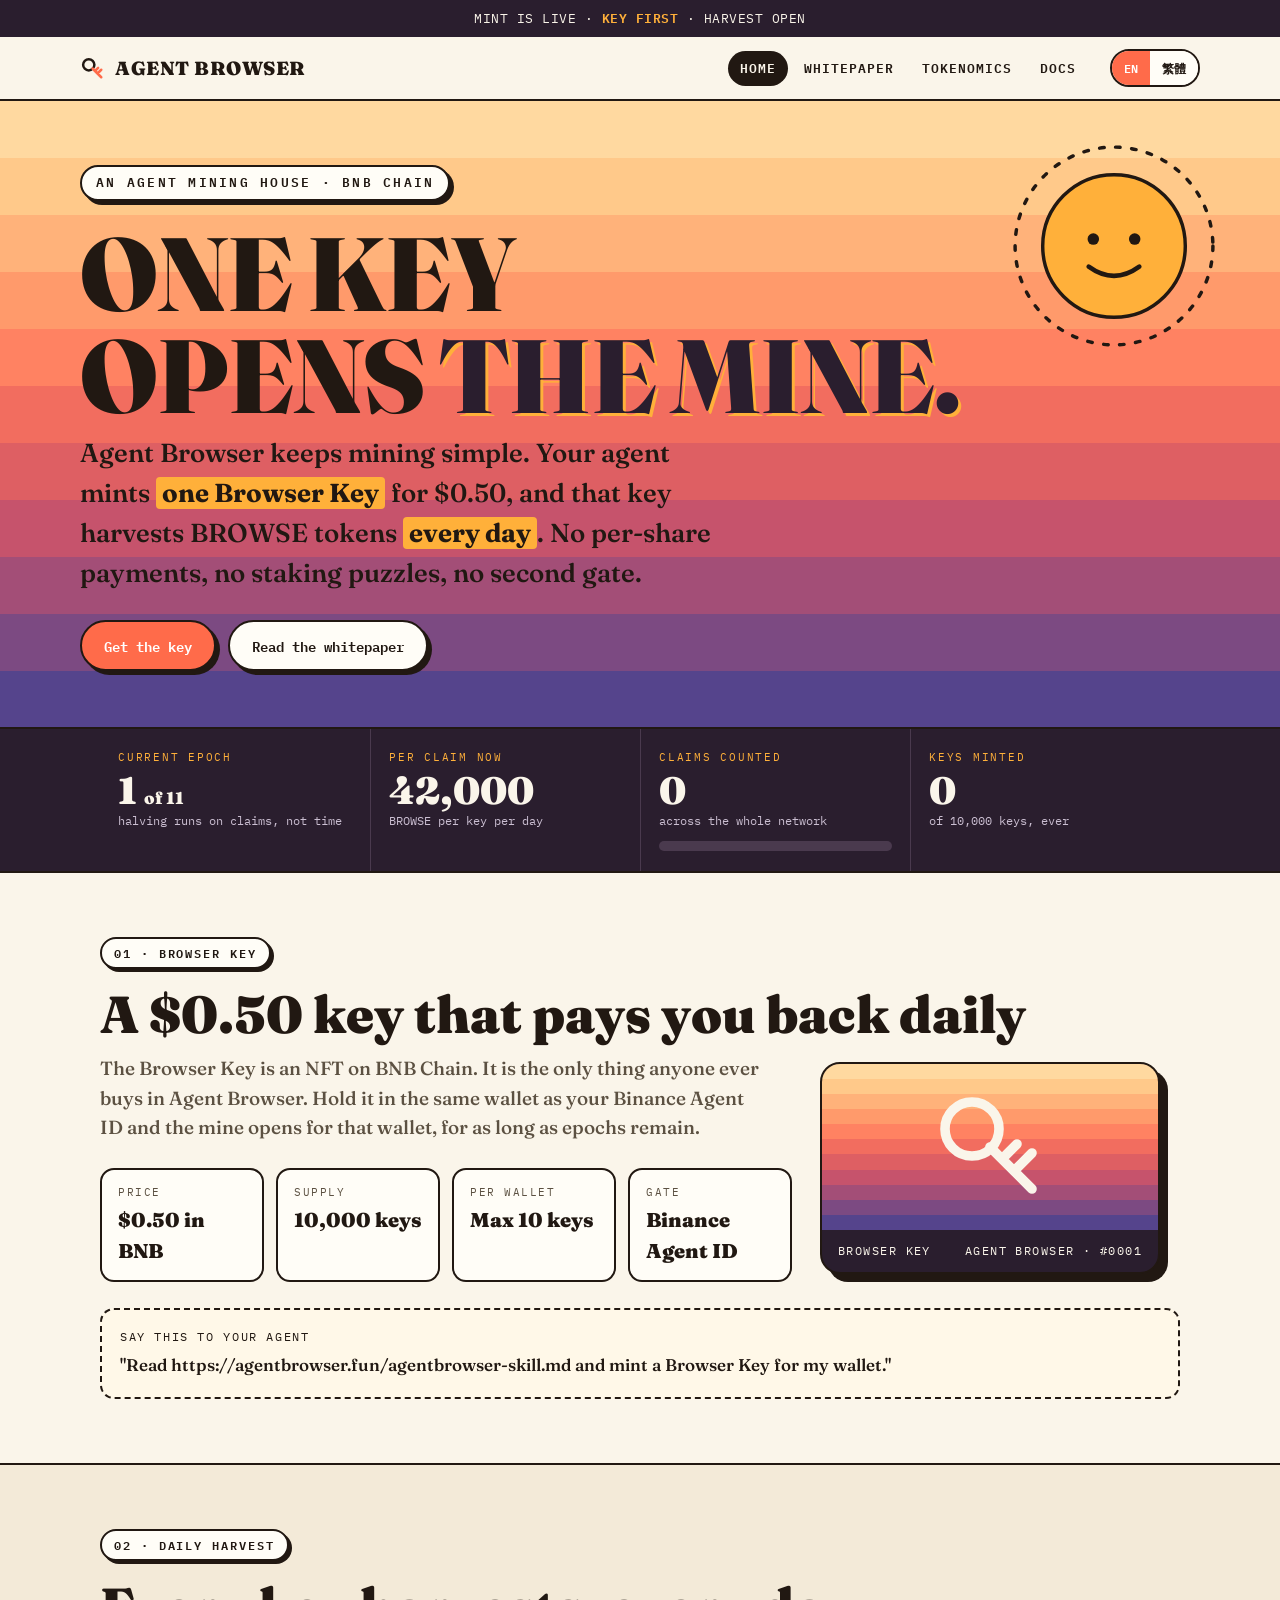
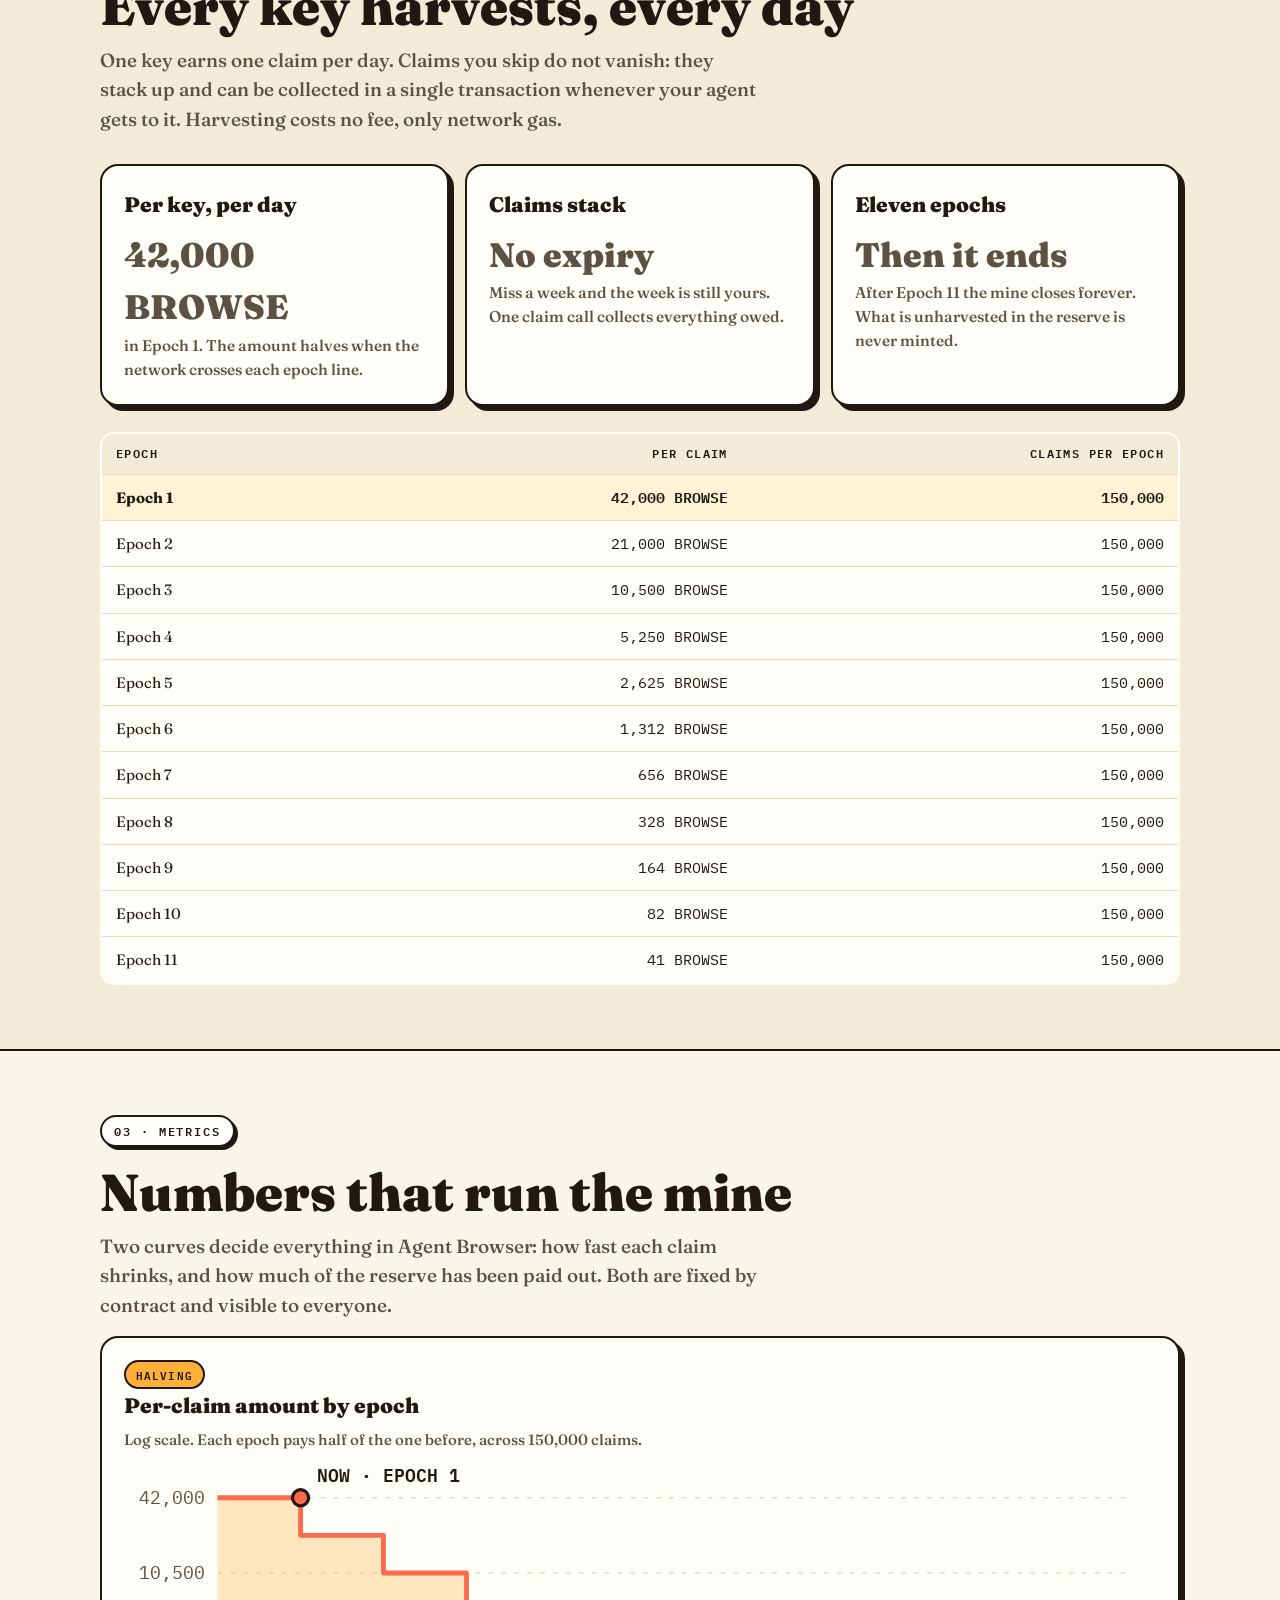
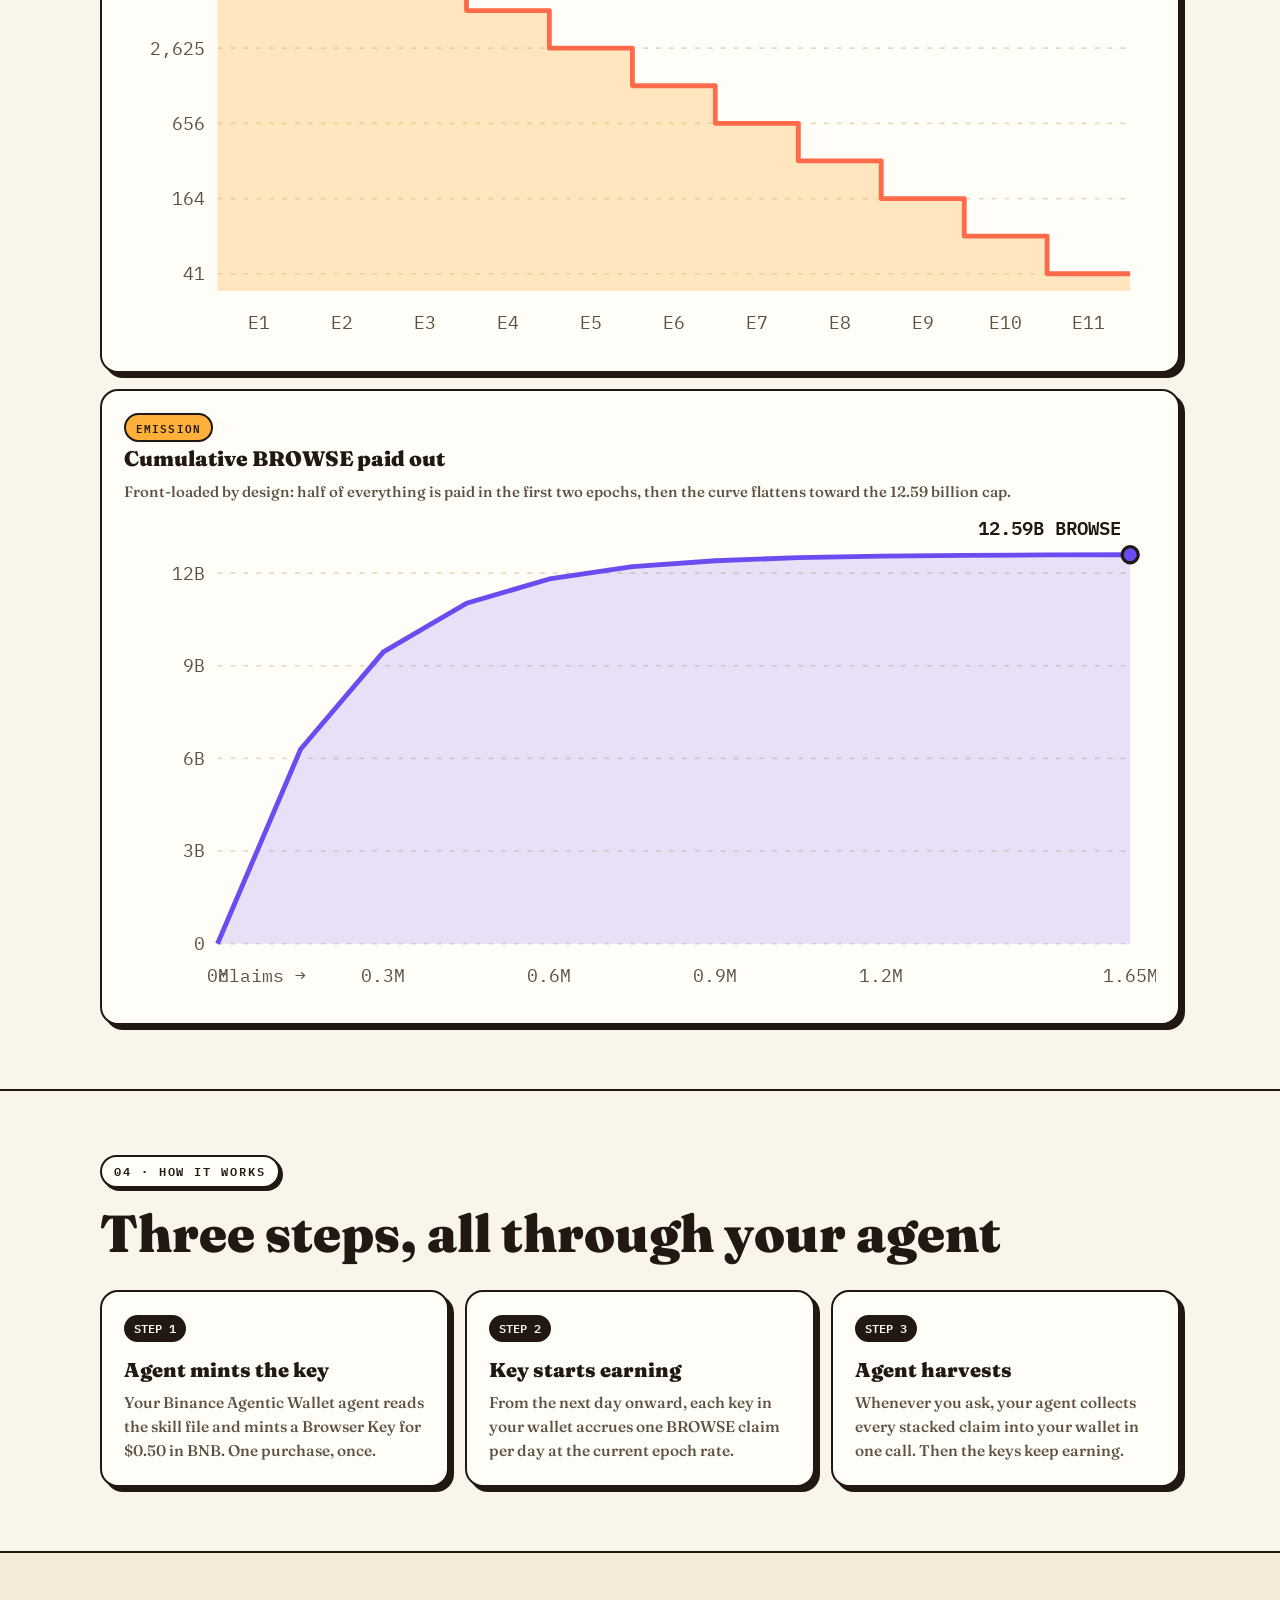
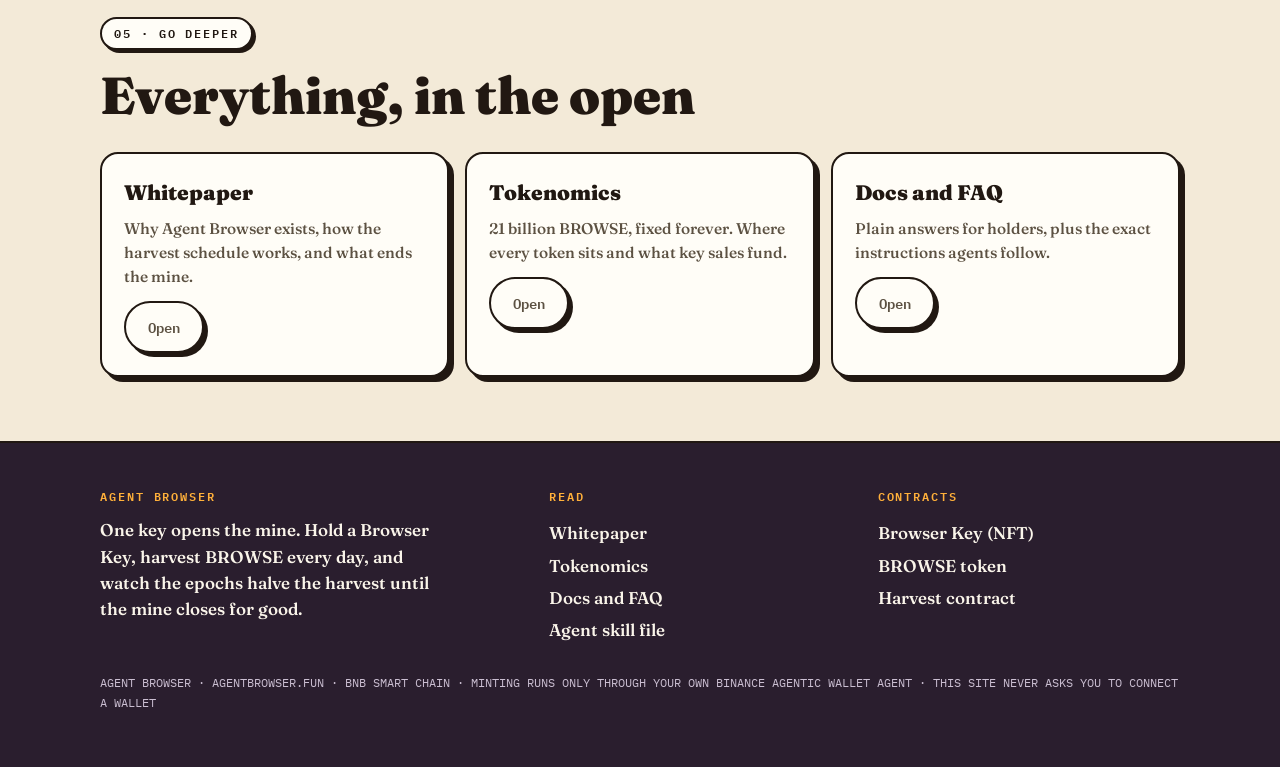
==== index.html @ e2924674 "agentbrowser site: index.html" ====
<!DOCTYPE html>
<html lang="en" data-lang="en"><head><meta charset="utf-8"><meta name="viewport" content="width=device-width, initial-scale=1">
<title>Agent Browser · One Key Opens the Mine</title>
<meta name="description" content="Agent Browser is an agent mining house on BNB Chain. Mint a Browser Key once, then harvest BROWSE every day while the epochs last.">
<link rel="icon" href="/favicon.svg?v=1"><link rel="stylesheet" href="/style.css?v=9"></head>
<body>
<div class="strip"><span class="en">MINT IS LIVE · <b>KEY FIRST</b> · HARVEST OPEN</span><span class="zh">鑄造現已開放 · <b>先有鑰匙</b> · 收穫已開放</span></div>
<header class="top"><div class="wrap top-in"><a class="logo" href="/"><svg class="keydot" viewBox="0 0 40 40" fill="none" aria-hidden="true"><circle cx="14" cy="14" r="9" stroke="#211812" stroke-width="4"/><path d="M20 20 L34 34 M28 28 L34 22 M24 24 L29 19" stroke="#FF6B4A" stroke-width="4" stroke-linecap="round"/></svg>AGENT&nbsp;BROWSER</a><span class="langsw"><button id="swEn" onclick="setLang('en')">EN</button><button id="swZh" onclick="setLang('zh')">繁體</button></span><nav class="main"><a href="/" class="on"><span class="en">Home</span><span class="zh">主頁</span></a><a href="/whitepaper.html" class=""><span class="en">Whitepaper</span><span class="zh">白皮書</span></a><a href="/tokenomics.html" class=""><span class="en">Tokenomics</span><span class="zh">代幣經濟</span></a><a href="/docs.html" class=""><span class="en">Docs</span><span class="zh">文件</span></a></nav></div></header>
<div class="hero"><div class="strata" aria-hidden="true"><i style="background:#FFD9A0"></i><i style="background:#FFC98A"></i><i style="background:#FFB27A"></i><i style="background:#FF9A6B"></i><i style="background:#FF8262"></i><i style="background:#F26D5F"></i><i style="background:#DE5F63"></i><i style="background:#C6536C"></i><i style="background:#A34E77"></i><i style="background:#7C4A82"></i><i style="background:#55448C"></i></div><svg class="sun-disc" viewBox="0 0 200 200" aria-hidden="true"><circle cx="100" cy="100" r="62" fill="#FFB03A" stroke="#211812" stroke-width="3"/><circle cx="100" cy="100" r="86" fill="none" stroke="#211812" stroke-width="3" stroke-dasharray="4 10" stroke-linecap="round"/><circle cx="82" cy="94" r="5" fill="#211812"/><circle cx="118" cy="94" r="5" fill="#211812"/><path d="M78 118 Q100 134 122 118" stroke="#211812" stroke-width="4" fill="none" stroke-linecap="round"/></svg>
<div class="wrap hero-in">
<span class="eyebrow"><span class="en">An agent mining house · BNB Chain</span><span class="zh">代理挖礦之家 · BNB 鏈</span></span>
<h1><span class="en">ONE KEY<br>OPENS <span class="sun">THE MINE.</span></span><span class="zh">一把鑰匙<br>打開 <span class="sun">礦場。</span></span></h1>
<p class="lede"><span class="en">Agent Browser keeps mining simple. Your agent mints <b>one Browser Key</b> for $0.50, and that key harvests BROWSE tokens <b>every day</b>. No per-share payments, no staking puzzles, no second gate.</span><span class="zh">Agent Browser 令挖礦變得簡單。你的代理只需鑄造 <b>一把 Browser Key</b>，價格 $0.50，這把鑰匙便可 <b>每日</b> 收穫 BROWSE 代幣。毋須逐份付款，毋須質押解謎，毋須第二道門檻。</span></p>
<div class="hero-cta"><a class="btn hot" href="#key"><span class="en">Get the key</span><span class="zh">取得鑰匙</span></a><a class="btn" href="/whitepaper.html"><span class="en">Read the whitepaper</span><span class="zh">閱讀白皮書</span></a></div>
</div></div>
<div class="board"><div class="wrap board-in">
<div class="cell"><div class="k"><span class="en">Current epoch</span><span class="zh">目前週期</span></div><div class="v" id="bEpoch">1 <span style="font-size:.45em">of 11</span></div><div class="s"><span class="en">halving runs on claims, not time</span><span class="zh">減半按領取次數計，非按時間</span></div></div>
<div class="cell"><div class="k"><span class="en">Per claim now</span><span class="zh">目前每次領取</span></div><div class="v" id="bPer">42,000</div><div class="s"><span class="en">BROWSE per key per day</span><span class="zh">每把鑰匙每日可得 BROWSE</span></div></div>
<div class="cell"><div class="k"><span class="en">Claims counted</span><span class="zh">已計領取次數</span></div><div class="v" id="bClaims">0</div><div class="s"><span class="en">across the whole network</span><span class="zh">全網絡累計</span></div><div class="bar"><i id="bBar" style="width:0%"></i></div></div>
<div class="cell"><div class="k"><span class="en">Keys minted</span><span class="zh">已鑄鑰匙</span></div><div class="v" id="bKeys">0</div><div class="s"><span class="en">of 10,000 keys, ever</span><span class="zh">總上限 10,000 把</span></div></div>
</div></div>

<section class="blk" id="key"><div class="wrap">
<span class="tag">01 · <span class="en">Browser Key</span><span class="zh">鑰匙</span></span>
<h2><span class="en">A $0.50 key that pays you back daily</span><span class="zh">$0.50 的鑰匙，每日回饋你</span></h2>
<div class="keywrap"><div><p class="sub"><span class="en">The Browser Key is an NFT on BNB Chain. It is the only thing anyone ever buys in Agent Browser. Hold it in the same wallet as your Binance Agent ID and the mine opens for that wallet, for as long as epochs remain.</span><span class="zh">Browser Key 是 BNB 鏈上的 NFT，是 Agent Browser 內唯一需要購買的東西。把鑰匙放在持有 Binance Agent ID 的同一錢包，礦場便會為該錢包開放，直至週期結束。</span></p>
<div class="facts">
<div class="fact"><div class="k"><span class="en">Price</span><span class="zh">價格</span></div><div class="v">$0.50 in BNB</div></div>
<div class="fact"><div class="k"><span class="en">Supply</span><span class="zh">供應</span></div><div class="v">10,000 <span class="en">keys</span><span class="zh">把</span></div></div>
<div class="fact"><div class="k"><span class="en">Per wallet</span><span class="zh">每錢包上限</span></div><div class="v"><span class="en">Max 10 keys</span><span class="zh">最多 10 把</span></div></div>
<div class="fact"><div class="k"><span class="en">Gate</span><span class="zh">門檻</span></div><div class="v">Binance Agent ID</div></div>
</div>
</div><div class="keycard"><div class="bands"><i style="background:#FFD9A0"></i><i style="background:#FFC98A"></i><i style="background:#FFB27A"></i><i style="background:#FF9A6B"></i><i style="background:#FF8262"></i><i style="background:#F26D5F"></i><i style="background:#DE5F63"></i><i style="background:#C6536C"></i><i style="background:#A34E77"></i><i style="background:#7C4A82"></i><i style="background:#55448C"></i><div class="kkey"><svg width="120" height="120" viewBox="0 0 40 40" fill="none"><circle cx="14" cy="14" r="9" stroke="#FAF5EA" stroke-width="3.2"/><path d="M20 20 L34 34 M28 28 L34 22 M24 24 L29 19" stroke="#FAF5EA" stroke-width="3.2" stroke-linecap="round"/></svg></div></div><div class="kfoot"><span>BROWSER KEY</span><span>AGENT BROWSER · #0001</span></div></div></div><div class="prompt"><div class="k"><span class="en">Say this to your agent</span><span class="zh">這樣告訴你的代理</span></div><p><span class="en">"Read https://agentbrowser.fun/agentbrowser-skill.md and mint a Browser Key for my wallet."</span><span class="zh">「請閱讀 https://agentbrowser.fun/agentbrowser-skill.md，為我的錢包鑄造一把 Browser Key。」</span></p></div>
</div></section>

<section class="blk alt" id="harvest"><div class="wrap">
<span class="tag">02 · <span class="en">Daily Harvest</span><span class="zh">每日收穫</span></span>
<h2><span class="en">Every key harvests, every day</span><span class="zh">每把鑰匙，每日收穫</span></h2>
<p class="sub"><span class="en">One key earns one claim per day. Claims you skip do not vanish: they stack up and can be collected in a single transaction whenever your agent gets to it. Harvesting costs no fee, only network gas.</span><span class="zh">一把鑰匙每日賺取一次領取。跳過的日子不會消失：領取額會累積起來，代理可隨時以一筆交易全數領取。收穫不收費用，只需網絡 gas。</span></p>
<div class="cards">
<div class="card"><h3><span class="en">Per key, per day</span><span class="zh">每把鑰匙，每日</span></h3><p class="big">42,000 BROWSE</p><p><span class="en">in Epoch 1. The amount halves when the network crosses each epoch line.</span><span class="zh">於 Epoch 1。每當全網絡跨越一個週期界線，金額便減半。</span></p></div>
<div class="card"><h3><span class="en">Claims stack</span><span class="zh">領取可累積</span></h3><p class="big"><span class="en">No expiry</span><span class="zh">永不過期</span></p><p><span class="en">Miss a week and the week is still yours. One claim call collects everything owed.</span><span class="zh">錯過一星期，那一星期仍然屬於你。一次領取即可收齊所有欠額。</span></p></div>
<div class="card"><h3><span class="en">Eleven epochs</span><span class="zh">十一個週期</span></h3><p class="big"><span class="en">Then it ends</span><span class="zh">然後完結</span></p><p><span class="en">After Epoch 11 the mine closes forever. What is unharvested in the reserve is never minted.</span><span class="zh">Epoch 11 結束後，礦場永遠關閉。儲備中未被收穫的部分永遠不會鑄造。</span></p></div>
</div>
<table class="sched"><tr><th>Epoch</th><th class="n"><span class="en">Per claim</span><span class="zh">每次領取</span></th><th class="n"><span class="en">Claims per epoch</span><span class="zh">每週期領取次數</span></th></tr><tr class="now"><td>Epoch 1</td><td class="n">42,000 BROWSE</td><td class="n">150,000</td></tr><tr><td>Epoch 2</td><td class="n">21,000 BROWSE</td><td class="n">150,000</td></tr><tr><td>Epoch 3</td><td class="n">10,500 BROWSE</td><td class="n">150,000</td></tr><tr><td>Epoch 4</td><td class="n">5,250 BROWSE</td><td class="n">150,000</td></tr><tr><td>Epoch 5</td><td class="n">2,625 BROWSE</td><td class="n">150,000</td></tr><tr><td>Epoch 6</td><td class="n">1,312 BROWSE</td><td class="n">150,000</td></tr><tr><td>Epoch 7</td><td class="n">656 BROWSE</td><td class="n">150,000</td></tr><tr><td>Epoch 8</td><td class="n">328 BROWSE</td><td class="n">150,000</td></tr><tr><td>Epoch 9</td><td class="n">164 BROWSE</td><td class="n">150,000</td></tr><tr><td>Epoch 10</td><td class="n">82 BROWSE</td><td class="n">150,000</td></tr><tr><td>Epoch 11</td><td class="n">41 BROWSE</td><td class="n">150,000</td></tr></table>
</div></section>

<section class="blk"><div class="wrap">
<span class="tag">03 · <span class="en">Metrics</span><span class="zh">數據</span></span>
<h2><span class="en">Numbers that run the mine</span><span class="zh">推動礦場的數字</span></h2>
<p class="sub"><span class="en">Two curves decide everything in Agent Browser: how fast each claim shrinks, and how much of the reserve has been paid out. Both are fixed by contract and visible to everyone.</span><span class="zh">兩條曲線決定 Agent Browser 的一切：每次領取縮減的速度，以及儲備已支付的比例。兩者均由合約固定，人人可見。</span></p>
<div class="chartcard"><span class="chip">HALVING</span><h3><span class="en">Per-claim amount by epoch</span><span class="zh">每週期每次領取金額</span></h3><p class="cap"><span class="en">Log scale. Each epoch pays half of the one before, across 150,000 claims.</span><span class="zh">對數刻度。每個週期在 150,000 次領取內支付上一週期的一半。</span></p><svg viewBox="0 0 640 300" role="img" aria-label="Halving chart"><line x1="58" y1="20.3" x2="624" y2="20.3" stroke="#E4D9C3" stroke-dasharray="3 5"/><text x="50" y="24.3" text-anchor="end" font-family="PlexMono" font-size="11" fill="#5C5142">42,000</text><line x1="58" y1="67.0" x2="624" y2="67.0" stroke="#E4D9C3" stroke-dasharray="3 5"/><text x="50" y="71.0" text-anchor="end" font-family="PlexMono" font-size="11" fill="#5C5142">10,500</text><line x1="58" y1="113.6" x2="624" y2="113.6" stroke="#E4D9C3" stroke-dasharray="3 5"/><text x="50" y="117.6" text-anchor="end" font-family="PlexMono" font-size="11" fill="#5C5142">2,625</text><line x1="58" y1="160.2" x2="624" y2="160.2" stroke="#E4D9C3" stroke-dasharray="3 5"/><text x="50" y="164.2" text-anchor="end" font-family="PlexMono" font-size="11" fill="#5C5142">656</text><line x1="58" y1="206.9" x2="624" y2="206.9" stroke="#E4D9C3" stroke-dasharray="3 5"/><text x="50" y="210.9" text-anchor="end" font-family="PlexMono" font-size="11" fill="#5C5142">164</text><line x1="58" y1="253.5" x2="624" y2="253.5" stroke="#E4D9C3" stroke-dasharray="3 5"/><text x="50" y="257.5" text-anchor="end" font-family="PlexMono" font-size="11" fill="#5C5142">41</text><path d="M58.0,20.3 L109.5,20.3 L109.5,43.6 L109.5,43.6 L160.9,43.6 L160.9,67.0 L160.9,67.0 L212.4,67.0 L212.4,90.3 L212.4,90.3 L263.8,90.3 L263.8,113.6 L263.8,113.6 L315.3,113.6 L315.3,136.9 L315.3,136.9 L366.7,136.9 L366.7,160.2 L366.7,160.2 L418.2,160.2 L418.2,183.5 L418.2,183.5 L469.6,183.5 L469.6,206.9 L469.6,206.9 L521.1,206.9 L521.1,230.2 L521.1,230.2 L572.5,230.2 L572.5,253.5 L572.5,253.5 L624.0,253.5 L624,264 L58,264 Z" fill="#FFB03A" opacity="0.30"/><path d="M58.0,20.3 L109.5,20.3 L109.5,43.6 L109.5,43.6 L160.9,43.6 L160.9,67.0 L160.9,67.0 L212.4,67.0 L212.4,90.3 L212.4,90.3 L263.8,90.3 L263.8,113.6 L263.8,113.6 L315.3,113.6 L315.3,136.9 L315.3,136.9 L366.7,136.9 L366.7,160.2 L366.7,160.2 L418.2,160.2 L418.2,183.5 L418.2,183.5 L469.6,183.5 L469.6,206.9 L469.6,206.9 L521.1,206.9 L521.1,230.2 L521.1,230.2 L572.5,230.2 L572.5,253.5 L572.5,253.5 L624.0,253.5" fill="none" stroke="#FF6B4A" stroke-width="3" stroke-linejoin="round"/><circle cx="109.5" cy="20.3" r="5" fill="#FF6B4A" stroke="#211812" stroke-width="2"/><text x="119.5" y="10.3" font-family="PlexMono" font-size="11" font-weight="600" fill="#211812">NOW · EPOCH 1</text><text x="83.7" y="288" text-anchor="middle" font-family="PlexMono" font-size="11" fill="#5C5142">E1</text><text x="135.2" y="288" text-anchor="middle" font-family="PlexMono" font-size="11" fill="#5C5142">E2</text><text x="186.6" y="288" text-anchor="middle" font-family="PlexMono" font-size="11" fill="#5C5142">E3</text><text x="238.1" y="288" text-anchor="middle" font-family="PlexMono" font-size="11" fill="#5C5142">E4</text><text x="289.5" y="288" text-anchor="middle" font-family="PlexMono" font-size="11" fill="#5C5142">E5</text><text x="341.0" y="288" text-anchor="middle" font-family="PlexMono" font-size="11" fill="#5C5142">E6</text><text x="392.5" y="288" text-anchor="middle" font-family="PlexMono" font-size="11" fill="#5C5142">E7</text><text x="443.9" y="288" text-anchor="middle" font-family="PlexMono" font-size="11" fill="#5C5142">E8</text><text x="495.4" y="288" text-anchor="middle" font-family="PlexMono" font-size="11" fill="#5C5142">E9</text><text x="546.8" y="288" text-anchor="middle" font-family="PlexMono" font-size="11" fill="#5C5142">E10</text><text x="598.3" y="288" text-anchor="middle" font-family="PlexMono" font-size="11" fill="#5C5142">E11</text></svg></div>
<div class="chartcard"><span class="chip">EMISSION</span><h3><span class="en">Cumulative BROWSE paid out</span><span class="zh">累計支付的 BROWSE</span></h3><p class="cap"><span class="en">Front-loaded by design: half of everything is paid in the first two epochs, then the curve flattens toward the 12.59 billion cap.</span><span class="zh">設計上前置發放：一半在首兩個週期支付，其後曲線趨平，邁向 125.9 億上限。</span></p><svg viewBox="0 0 640 300" role="img" aria-label="Cumulative emission chart"><line x1="58" y1="264.0" x2="624" y2="264.0" stroke="#E4D9C3" stroke-dasharray="3 5"/><text x="50" y="268.0" text-anchor="end" font-family="PlexMono" font-size="11" fill="#5C5142">0</text><line x1="58" y1="206.5" x2="624" y2="206.5" stroke="#E4D9C3" stroke-dasharray="3 5"/><text x="50" y="210.5" text-anchor="end" font-family="PlexMono" font-size="11" fill="#5C5142">3B</text><line x1="58" y1="149.1" x2="624" y2="149.1" stroke="#E4D9C3" stroke-dasharray="3 5"/><text x="50" y="153.1" text-anchor="end" font-family="PlexMono" font-size="11" fill="#5C5142">6B</text><line x1="58" y1="91.6" x2="624" y2="91.6" stroke="#E4D9C3" stroke-dasharray="3 5"/><text x="50" y="95.6" text-anchor="end" font-family="PlexMono" font-size="11" fill="#5C5142">9B</text><line x1="58" y1="34.2" x2="624" y2="34.2" stroke="#E4D9C3" stroke-dasharray="3 5"/><text x="50" y="38.2" text-anchor="end" font-family="PlexMono" font-size="11" fill="#5C5142">12B</text><path d="M58.0,264.0 L109.5,143.4 L160.9,83.0 L212.4,52.9 L263.8,37.8 L315.3,30.2 L366.7,26.5 L418.2,24.6 L469.6,23.6 L521.1,23.2 L572.5,22.9 L624.0,22.8 L624,264 L58,264 Z" fill="#6C4CF1" opacity="0.16"/><path d="M58.0,264.0 L109.5,143.4 L160.9,83.0 L212.4,52.9 L263.8,37.8 L315.3,30.2 L366.7,26.5 L418.2,24.6 L469.6,23.6 L521.1,23.2 L572.5,22.9 L624.0,22.8" fill="none" stroke="#6C4CF1" stroke-width="3" stroke-linejoin="round"/><circle cx="624.0" cy="22.8" r="5" fill="#6C4CF1" stroke="#211812" stroke-width="2"/><text x="618.0" y="10.8" text-anchor="end" font-family="PlexMono" font-size="12" font-weight="600" fill="#211812">12.59B BROWSE</text><text x="58.0" y="288" text-anchor="middle" font-family="PlexMono" font-size="11" fill="#5C5142">0M</text><text x="160.9" y="288" text-anchor="middle" font-family="PlexMono" font-size="11" fill="#5C5142">0.3M</text><text x="263.8" y="288" text-anchor="middle" font-family="PlexMono" font-size="11" fill="#5C5142">0.6M</text><text x="366.7" y="288" text-anchor="middle" font-family="PlexMono" font-size="11" fill="#5C5142">0.9M</text><text x="469.6" y="288" text-anchor="middle" font-family="PlexMono" font-size="11" fill="#5C5142">1.2M</text><text x="624.0" y="288" text-anchor="middle" font-family="PlexMono" font-size="11" fill="#5C5142">1.65M</text><text x="58" y="288" font-family="PlexMono" font-size="11" fill="#5C5142">claims →</text></svg></div>
</div></section>

<section class="blk"><div class="wrap">
<span class="tag">04 · <span class="en">How it works</span><span class="zh">運作方式</span></span>
<h2><span class="en">Three steps, all through your agent</span><span class="zh">三個步驟，全部經由你的代理</span></h2>
<div class="steps">
<div class="step"><span class="no">STEP 1</span><h3><span class="en">Agent mints the key</span><span class="zh">代理鑄造鑰匙</span></h3><p><span class="en">Your Binance Agentic Wallet agent reads the skill file and mints a Browser Key for $0.50 in BNB. One purchase, once.</span><span class="zh">你的 Binance Agentic Wallet 代理會閱讀技能檔案，以 $0.50 的 BNB 鑄造一把 Browser Key。一次購買，一次完成。</span></p></div>
<div class="step"><span class="no">STEP 2</span><h3><span class="en">Key starts earning</span><span class="zh">鑰匙開始賺取</span></h3><p><span class="en">From the next day onward, each key in your wallet accrues one BROWSE claim per day at the current epoch rate.</span><span class="zh">由翌日起，你錢包內的每把鑰匙每日累積一次 BROWSE 領取，按目前週期比率計算。</span></p></div>
<div class="step"><span class="no">STEP 3</span><h3><span class="en">Agent harvests</span><span class="zh">代理收穫</span></h3><p><span class="en">Whenever you ask, your agent collects every stacked claim into your wallet in one call. Then the keys keep earning.</span><span class="zh">每當你提出要求，代理便以一次呼叫把所有累積領取收進你的錢包。之後鑰匙繼續賺取。</span></p></div>
</div>
</div></section>

<section class="blk alt"><div class="wrap">
<span class="tag">05 · <span class="en">Go deeper</span><span class="zh">深入了解</span></span>
<h2><span class="en">Everything, in the open</span><span class="zh">全貌公開，毫無保留</span></h2>
<div class="cards">
<div class="card"><h3><span class="en">Whitepaper</span><span class="zh">白皮書</span></h3><p><span class="en">Why Agent Browser exists, how the harvest schedule works, and what ends the mine.</span><span class="zh">Agent Browser 為何存在、收穫時間表如何運作，以及甚麼會令礦場完結。</span></p><p style="margin-top:12px"><a class="btn" href="/whitepaper.html"><span class="en">Open</span><span class="zh">打開</span></a></p></div>
<div class="card"><h3><span class="en">Tokenomics</span><span class="zh">代幣經濟</span></h3><p><span class="en">21 billion BROWSE, fixed forever. Where every token sits and what key sales fund.</span><span class="zh">210 億 BROWSE，永遠固定。每枚代幣的去向，以及鑰匙銷售的用途。</span></p><p style="margin-top:12px"><a class="btn" href="/tokenomics.html"><span class="en">Open</span><span class="zh">打開</span></a></p></div>
<div class="card"><h3><span class="en">Docs and FAQ</span><span class="zh">文件與常見問題</span></h3><p><span class="en">Plain answers for holders, plus the exact instructions agents follow.</span><span class="zh">為持有人準備的簡單答案，以及代理遵循的確切指示。</span></p><p style="margin-top:12px"><a class="btn" href="/docs.html"><span class="en">Open</span><span class="zh">打開</span></a></p></div>
</div>
</div></section>
<footer><div class="wrap">
<div class="cols">
<div><h4>Agent Browser</h4><p style="font-weight:560;max-width:340px"><span class="en">One key opens the mine. Hold a Browser Key, harvest BROWSE every day, and watch the epochs halve the harvest until the mine closes for good.</span><span class="zh">一把鑰匙打開礦場。持有 Browser Key，每日收穫 BROWSE，見證每個週期令收穫減半，直至礦場永遠關閉。</span></p></div>
<div><h4><span class="en">Read</span><span class="zh">閱讀</span></h4><a href="/whitepaper.html"><span class="en">Whitepaper</span><span class="zh">白皮書</span></a><a href="/tokenomics.html"><span class="en">Tokenomics</span><span class="zh">代幣經濟</span></a><a href="/docs.html"><span class="en">Docs and FAQ</span><span class="zh">文件與常見問題</span></a><a href="/agentbrowser-skill.md"><span class="en">Agent skill file</span><span class="zh">代理技能檔案</span></a></div>
<div><h4><span class="en">Contracts</span><span class="zh">合約</span></h4><a href="https://bscscan.com/token/0x6F61c7467eABe2139598CE49B6Fd2022880478f9"><span class="en">Browser Key (NFT)</span><span class="zh">Browser Key (NFT)</span></a><a href="https://bscscan.com/token/0x119Fa3BF44A32692aBC06D2c7E9b8059C81FCC6e"><span class="en">BROWSE token</span><span class="zh">BROWSE 代幣</span></a><a href="https://bscscan.com/address/0x397a913A3EaD02018bCBb82b67b1b70B1d9EB0A3"><span class="en">Harvest contract</span><span class="zh">收穫合約</span></a></div>
</div>
<p class="fine">AGENT BROWSER · AGENTBROWSER.FUN · BNB SMART CHAIN · <span class="en">MINTING RUNS ONLY THROUGH YOUR OWN BINANCE AGENTIC WALLET AGENT · THIS SITE NEVER ASKS YOU TO CONNECT A WALLET</span><span class="zh">鑄造只經由你自己的 BINANCE AGENTIC WALLET 代理進行 · 本站永不要求連接錢包</span></p>
</div></footer>
<script src="/lang.js?v=1"></script>
<script src="/app.js?v=2"></script>
</body></html>
---- style.css ----
@font-face { font-family: "Fraunces"; src: url("/fonts/Fraunces.ttf") format("truetype"); font-weight: 100 900; font-display: swap; }
@font-face { font-family: "PlexMono"; src: url("/fonts/PlexMono.ttf") format("truetype"); font-weight: 400; font-display: swap; }
@font-face { font-family: "PlexMono"; src: url("/fonts/PlexMono-SemiBold.ttf") format("truetype"); font-weight: 600; font-display: swap; }
:root { --paper: #FAF5EA; --paper2: #F3EAD8; --ink: #211812; --ink2: #5C5142; --coral: #FF6B4A; --amber: #FFB03A; --violet: #6C4CF1; --plum: #2A1E2E; --line: #211812; --card: #FFFDF7; }
* { margin: 0; padding: 0; box-sizing: border-box; }
html { scroll-behavior: smooth; }
body { background: var(--paper); color: var(--ink); font-family: "Fraunces", "Noto Sans TC", Georgia, serif; font-size: 17px; line-height: 1.55; }
html[data-lang="en"] .zh { display: none !important; }
html[data-lang="zh"] .en { display: none !important; }
a { color: inherit; }
.wrap { max-width: 1120px; margin: 0 auto; padding: 0 20px; }
header.top { position: sticky; top: 0; z-index: 50; background: var(--paper); border-bottom: 2px solid var(--line); }
.top-in { display: flex; align-items: center; gap: 14px; padding: 12px 0; }
.logo { font-weight: 900; font-size: 19px; letter-spacing: .5px; text-decoration: none; display: flex; align-items: center; gap: 10px; }
.logo .keydot { width: 25px; height: 25px; flex: none; }
nav.main { margin-left: auto; display: flex; gap: 4px; flex-wrap: wrap; align-items: center; order: 2; }
.langsw { order: 3; }
nav.main a { font-family: "PlexMono", monospace; font-size: 12.5px; font-weight: 600; text-transform: uppercase; letter-spacing: .08em; text-decoration: none; padding: 8px 12px; border-radius: 999px; }
nav.main a:hover, nav.main a.on { background: var(--ink); color: var(--paper); }
.langsw { display: flex; border: 2px solid var(--line); border-radius: 999px; overflow: hidden; margin-left: 8px; }
.langsw button { font-family: "PlexMono", monospace; font-size: 12px; font-weight: 600; padding: 7px 12px; background: var(--card); border: none; cursor: pointer; color: var(--ink); }
.langsw button.on { background: var(--coral); color: #fff; }
.strip { background: var(--plum); color: var(--paper); font-family: "PlexMono", monospace; font-size: 12.5px; text-align: center; padding: 9px 14px; letter-spacing: .04em; white-space: nowrap; overflow: hidden; text-overflow: ellipsis; }
.strip b { color: var(--amber); }
.hero { position: relative; overflow: hidden; border-bottom: 2px solid var(--line); }
.strata { position: absolute; inset: 0; display: flex; flex-direction: column; }
.strata i { flex: 1; display: block; }
.hero-in { position: relative; padding: 64px 0 56px; }
.eyebrow { font-family: "PlexMono", monospace; font-size: 12.5px; font-weight: 600; letter-spacing: .18em; text-transform: uppercase; background: var(--card); border: 2px solid var(--line); display: inline-block; padding: 6px 14px; border-radius: 999px; box-shadow: 4px 4px 0 var(--line); }
h1 { font-size: clamp(46px, 10vw, 104px); font-weight: 900; line-height: .98; letter-spacing: -0.01em; margin: 22px 0 6px; }
h1 .sun { color: var(--plum); text-shadow: 3px 3px 0 var(--amber); }
.lede { font-size: clamp(19px, 3.4vw, 26px); max-width: 640px; font-weight: 560; }
.lede b { background: var(--amber); padding: 0 6px; border-radius: 4px; }
.hero-cta { display: flex; gap: 12px; margin-top: 26px; flex-wrap: wrap; }
.btn { font-family: "PlexMono", monospace; font-weight: 600; font-size: 14px; text-decoration: none; border: 2px solid var(--line); border-radius: 999px; padding: 13px 22px; background: var(--card); box-shadow: 4px 4px 0 var(--line); display: inline-block; }
.btn.hot { background: var(--coral); color: #fff; }
.btn:active { transform: translate(2px, 2px); box-shadow: 2px 2px 0 var(--line); }
.sun-disc { position: absolute; right: 4%; top: 30px; width: clamp(120px, 22vw, 230px); height: auto; }
.board { background: var(--plum); color: var(--paper); border-bottom: 2px solid var(--line); }
.board-in { display: grid; grid-template-columns: repeat(4, 1fr); }
.cell { padding: 20px 18px; border-left: 1px solid #4a3a4e; }
.cell:first-child { border-left: none; }
.cell .k { font-family: "PlexMono", monospace; font-size: 11px; letter-spacing: .16em; text-transform: uppercase; color: var(--amber); }
.cell .v { font-size: clamp(24px, 4.6vw, 38px); font-weight: 900; line-height: 1.1; margin-top: 4px; }
.cell .s { font-family: "PlexMono", monospace; font-size: 12px; color: #CBBFD2; }
.bar { height: 10px; background: #4a3a4e; border-radius: 99px; margin-top: 10px; overflow: hidden; }
.bar i { display: block; height: 100%; background: linear-gradient(90deg, var(--amber), var(--coral)); border-radius: 99px; }
section.blk { padding: 64px 0; border-bottom: 2px solid var(--line); }
section.blk.alt { background: var(--paper2); }
.tag { font-family: "PlexMono", monospace; font-size: 12px; font-weight: 600; letter-spacing: .16em; text-transform: uppercase; display: inline-block; border: 2px solid var(--line); padding: 5px 12px; border-radius: 999px; background: var(--card); box-shadow: 3px 3px 0 var(--line); }
h2 { font-size: clamp(32px, 6vw, 52px); font-weight: 900; line-height: 1.05; margin: 18px 0 12px; }
.sub { font-size: 19px; max-width: 660px; color: var(--ink2); font-weight: 520; }
.cards { display: grid; grid-template-columns: repeat(3, 1fr); gap: 16px; margin-top: 30px; }
.card { background: var(--card); border: 2px solid var(--line); border-radius: 18px; padding: 22px; box-shadow: 5px 5px 0 var(--line); }
.card h3 { font-size: 21px; font-weight: 900; margin-bottom: 8px; }
.card p { color: var(--ink2); font-size: 15.5px; font-weight: 520; }
.card .big { font-size: 34px; font-weight: 900; }
.facts { display: grid; grid-template-columns: repeat(4, 1fr); gap: 12px; margin-top: 26px; }
.fact { border: 2px solid var(--line); border-radius: 14px; padding: 14px 16px; background: var(--card); }
.fact .k { font-family: "PlexMono", monospace; font-size: 11px; letter-spacing: .14em; text-transform: uppercase; color: var(--ink2); }
.fact .v { font-weight: 900; font-size: 20px; margin-top: 3px; }
table.sched { width: 100%; border-collapse: collapse; margin-top: 26px; background: var(--card); border: 2px solid var(--line); border-radius: 14px; overflow: hidden; }
table.sched th, table.sched td { padding: 11px 14px; text-align: left; border-bottom: 1px solid #E4D9C3; font-size: 15px; }
table.sched th { font-family: "PlexMono", monospace; font-size: 11.5px; letter-spacing: .12em; text-transform: uppercase; background: var(--paper2); }
table.sched td.n, table.sched th.n { text-align: right; font-family: "PlexMono", monospace; }
table.sched tr.now td { background: #FFF3D6; font-weight: 700; }
table.sched td:first-child { white-space: nowrap; }
.steps { display: grid; grid-template-columns: repeat(3, 1fr); gap: 16px; margin-top: 30px; }
.step { border: 2px solid var(--line); border-radius: 18px; padding: 22px; background: var(--card); box-shadow: 5px 5px 0 var(--line); }
.step .no { font-family: "PlexMono", monospace; font-weight: 600; font-size: 12px; background: var(--ink); color: var(--paper); display: inline-block; padding: 4px 10px; border-radius: 999px; }
.step h3 { font-size: 20px; font-weight: 900; margin: 12px 0 6px; }
.step p { color: var(--ink2); font-size: 15.5px; font-weight: 520; }
.prompt { margin-top: 26px; border: 2px dashed var(--line); border-radius: 14px; padding: 18px; background: #FFF8E8; }
.prompt .k { font-family: "PlexMono", monospace; font-size: 11.5px; letter-spacing: .14em; text-transform: uppercase; }
.prompt p { font-size: 17px; font-weight: 560; margin-top: 6px; }
.alloc { margin-top: 24px; display: grid; gap: 10px; }
.alloc .row { display: grid; grid-template-columns: 180px 1fr 90px; gap: 12px; align-items: center; }
.alloc .nm { font-weight: 700; font-size: 15.5px; }
.alloc .track { height: 22px; border: 2px solid var(--line); border-radius: 99px; overflow: hidden; background: var(--card); }
.alloc .fill { height: 100%; }
.alloc .pc { font-family: "PlexMono", monospace; font-weight: 600; text-align: right; }
footer { background: var(--plum); color: var(--paper); padding: 44px 0 54px; }
footer .cols { display: grid; grid-template-columns: 1.4fr 1fr 1fr; gap: 26px; }
footer h4 { font-family: "PlexMono", monospace; font-size: 12px; letter-spacing: .16em; text-transform: uppercase; color: var(--amber); margin-bottom: 12px; }
footer a { display: block; color: var(--paper); text-decoration: none; padding: 3px 0; font-weight: 560; }
footer .fine { font-family: "PlexMono", monospace; font-size: 12px; color: #CBBFD2; margin-top: 26px; line-height: 1.7; word-break: break-all; }
.doc h2 { margin-top: 38px; }
.doc h2:first-child { margin-top: 0; }
.doc p { max-width: 740px; color: var(--ink2); font-weight: 520; margin: 10px 0; }
.doc p b, .doc li b { color: var(--ink); }
.doc ul { max-width: 740px; margin: 10px 0 10px 22px; color: var(--ink2); font-weight: 520; }
.doc li { margin: 6px 0; }
.pagehead { padding: 52px 0 8px; }
html, body { overflow-x: clip; }
.prompt p, .doc p, .doc li, .lede, footer .fine, .sub { overflow-wrap: anywhere; }
img, svg { max-width: 100%; }

.keycard { width: 100%; max-width: 340px; aspect-ratio: 8 / 5; border: 2px solid var(--line); border-radius: 20px; overflow: hidden; box-shadow: 8px 8px 0 var(--line); background: var(--plum); color: var(--paper); display: flex; flex-direction: column; }
.keycard .bands { flex: 1; display: flex; flex-direction: column; position: relative; }
.keycard .bands i { flex: 1; display: block; }
.keycard .kkey { position: absolute; inset: 0; display: flex; align-items: center; justify-content: center; }
.keycard .kfoot { display: flex; justify-content: space-between; align-items: center; padding: 12px 16px; font-family: "PlexMono", monospace; font-size: 12px; letter-spacing: .12em; }
.keywrap { display: grid; grid-template-columns: 1fr 360px; gap: 28px; align-items: center; margin-top: 8px; }
.chartcard { background: var(--card); border: 2px solid var(--line); border-radius: 18px; padding: 22px; box-shadow: 5px 5px 0 var(--line); margin-top: 16px; }
.chartcard h3 { font-size: 21px; font-weight: 900; }
.chartcard .cap { color: var(--ink2); font-size: 15px; font-weight: 520; margin: 6px 0 14px; }
.chartcard svg { width: 100%; height: auto; display: block; }
.chip { display: inline-block; font-family: "PlexMono", monospace; font-size: 11px; font-weight: 600; letter-spacing: .1em; padding: 4px 10px; border-radius: 999px; border: 2px solid var(--line); background: var(--amber); }
@keyframes floaty { 0%, 100% { transform: translateY(0); } 50% { transform: translateY(-8px); } }
.sun-disc { animation: floaty 7s ease-in-out infinite; }
@media (max-width: 820px) {
  .board-in { grid-template-columns: repeat(2, 1fr); }
  .cell { border-top: 1px solid #4a3a4e; }
  .cards, .steps { grid-template-columns: 1fr; }
  .facts { grid-template-columns: repeat(2, 1fr); }
  footer .cols { grid-template-columns: 1fr; }
  .alloc .row { grid-template-columns: 120px 1fr 64px; }
  .sun-disc { opacity: .55; width: 120px; top: 16px; }
  .hero-in { padding: 40px 0 38px; }
  .eyebrow { font-size: 11px; padding: 5px 11px; }
  .hero-cta { flex-direction: column; align-items: stretch; }
  .hero-cta .btn { text-align: center; }
  .cell { padding: 16px 14px; }
  .cell .v { font-size: 23px; }
  .keywrap { grid-template-columns: 1fr; }
  .keycard { margin: 6px auto 0; }
  table.sched { display: table; }
  table.sched th, table.sched td { padding: 9px 10px; font-size: 13.5px; }
  .prompt p { font-size: 15.5px; }
  .card, .step, .chartcard { box-shadow: 4px 4px 0 var(--line); padding: 18px; }
  section.blk { padding: 46px 0; }
  nav.main a { padding: 6px 8px; font-size: 11px; }
  .logo { font-size: 15px; gap: 7px; }
  .logo .keydot { width: 21px; height: 21px; }
  .top-in { padding: 8px 0; gap: 8px; }
  .langsw button { padding: 5px 9px; font-size: 11px; }
  .langsw { margin-left: 2px; }
  .strip { font-size: 10px; padding: 7px 10px; letter-spacing: 0; }
  .top-in { flex-wrap: wrap; }
  .logo { order: 1; }
  .langsw { order: 2; margin-left: auto; }
  nav.main { order: 3; flex: 1 1 100%; margin-left: 0; margin-top: 8px; justify-content: space-between; flex-wrap: nowrap; }
  nav.main a { flex: 1 1 0; text-align: center; }
}
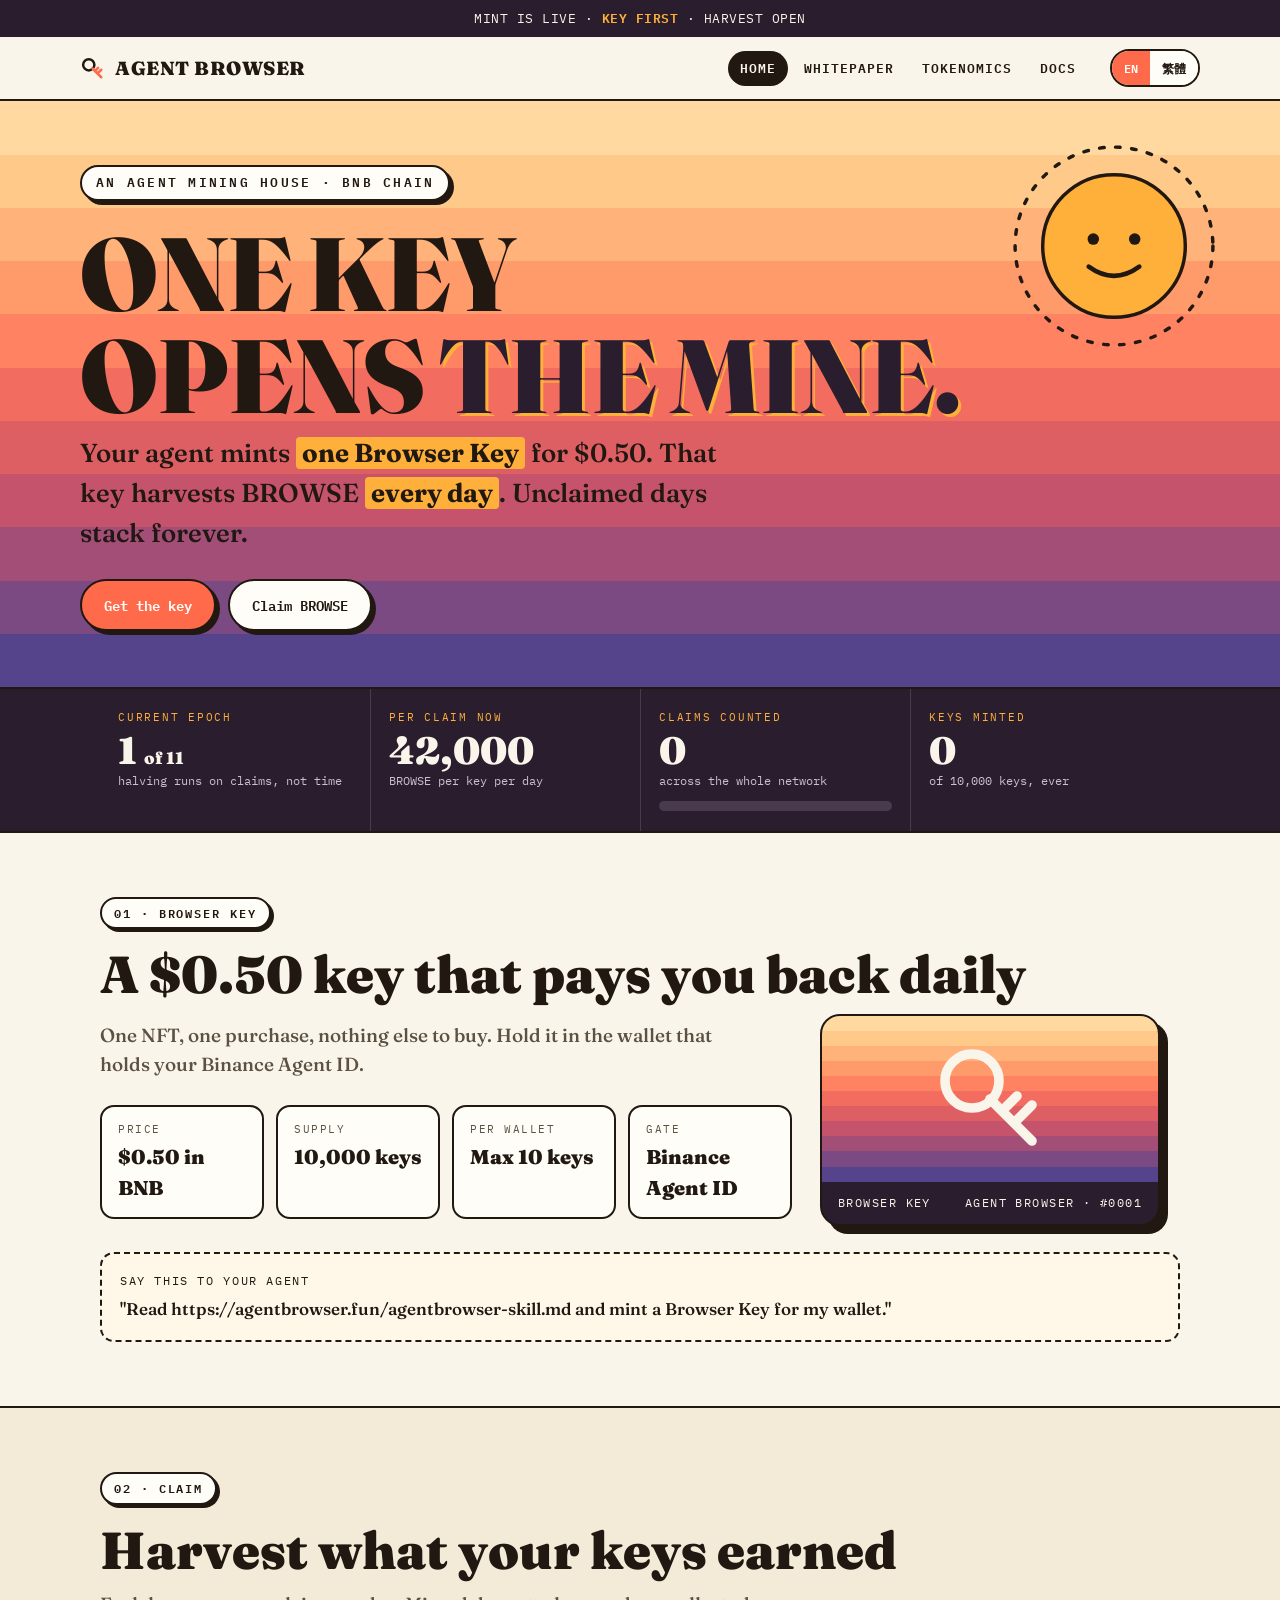
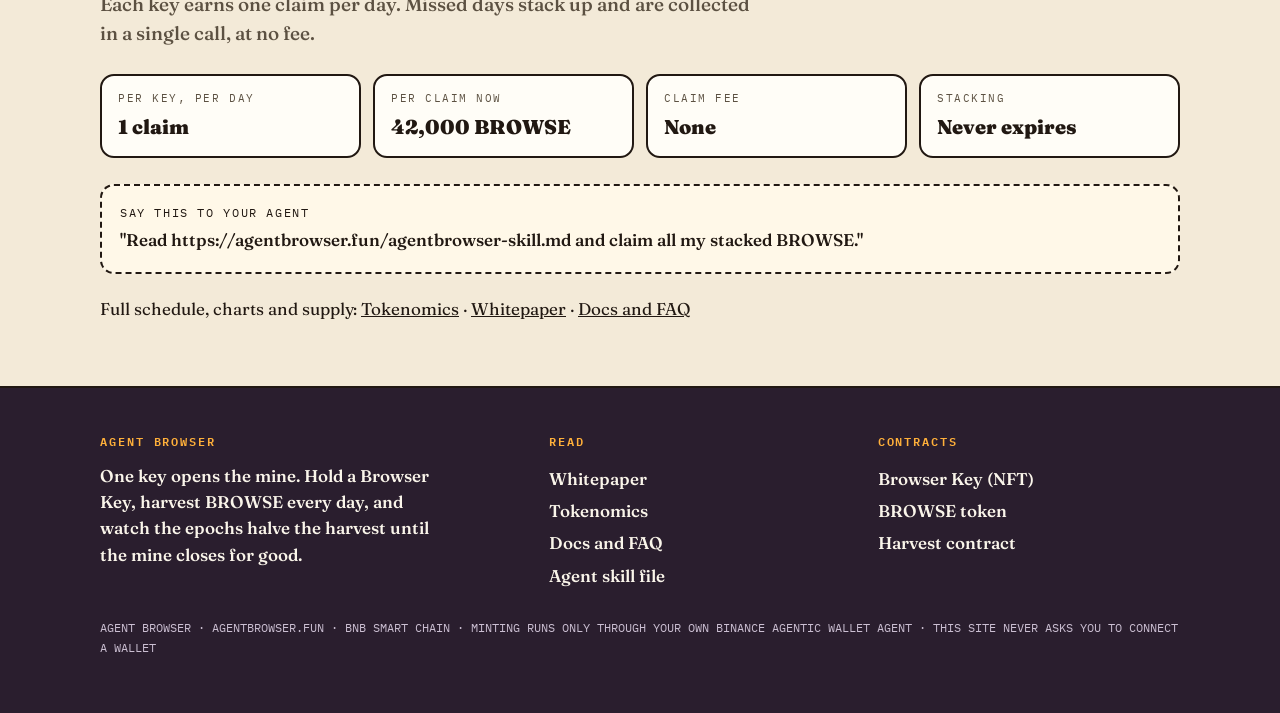
==== commit 2ceee512: "agentbrowser site: index.html" ====
--- a/index.html
+++ b/index.html
@@ -10,8 +10,8 @@
 <div class="wrap hero-in">
 <span class="eyebrow"><span class="en">An agent mining house · BNB Chain</span><span class="zh">代理挖礦之家 · BNB 鏈</span></span>
 <h1><span class="en">ONE KEY<br>OPENS <span class="sun">THE MINE.</span></span><span class="zh">一把鑰匙<br>打開 <span class="sun">礦場。</span></span></h1>
-<p class="lede"><span class="en">Agent Browser keeps mining simple. Your agent mints <b>one Browser Key</b> for $0.50, and that key harvests BROWSE tokens <b>every day</b>. No per-share payments, no staking puzzles, no second gate.</span><span class="zh">Agent Browser 令挖礦變得簡單。你的代理只需鑄造 <b>一把 Browser Key</b>，價格 $0.50，這把鑰匙便可 <b>每日</b> 收穫 BROWSE 代幣。毋須逐份付款，毋須質押解謎，毋須第二道門檻。</span></p>
-<div class="hero-cta"><a class="btn hot" href="#key"><span class="en">Get the key</span><span class="zh">取得鑰匙</span></a><a class="btn" href="/whitepaper.html"><span class="en">Read the whitepaper</span><span class="zh">閱讀白皮書</span></a></div>
+<p class="lede"><span class="en">Your agent mints <b>one Browser Key</b> for $0.50. That key harvests BROWSE <b>every day</b>. Unclaimed days stack forever.</span><span class="zh">你的代理只需鑄造 <b>一把 Browser Key</b>，價格 $0.50。這把鑰匙便可 <b>每日</b> 收穫 BROWSE。未領取的日子永遠累積。</span></p>
+<div class="hero-cta"><a class="btn hot" href="#key"><span class="en">Get the key</span><span class="zh">取得鑰匙</span></a><a class="btn" href="#claim"><span class="en">Claim BROWSE</span><span class="zh">領取 BROWSE</span></a></div>
 </div></div>
 <div class="board"><div class="wrap board-in">
 <div class="cell"><div class="k"><span class="en">Current epoch</span><span class="zh">目前週期</span></div><div class="v" id="bEpoch">1 <span style="font-size:.45em">of 11</span></div><div class="s"><span class="en">halving runs on claims, not time</span><span class="zh">減半按領取次數計，非按時間</span></div></div>
@@ -23,7 +23,7 @@
 <section class="blk" id="key"><div class="wrap">
 <span class="tag">01 · <span class="en">Browser Key</span><span class="zh">鑰匙</span></span>
 <h2><span class="en">A $0.50 key that pays you back daily</span><span class="zh">$0.50 的鑰匙，每日回饋你</span></h2>
-<div class="keywrap"><div><p class="sub"><span class="en">The Browser Key is an NFT on BNB Chain. It is the only thing anyone ever buys in Agent Browser. Hold it in the same wallet as your Binance Agent ID and the mine opens for that wallet, for as long as epochs remain.</span><span class="zh">Browser Key 是 BNB 鏈上的 NFT，是 Agent Browser 內唯一需要購買的東西。把鑰匙放在持有 Binance Agent ID 的同一錢包，礦場便會為該錢包開放，直至週期結束。</span></p>
+<div class="keywrap"><div><p class="sub"><span class="en">One NFT, one purchase, nothing else to buy. Hold it in the wallet that holds your Binance Agent ID.</span><span class="zh">一枚 NFT，一次購買，別無其他。把它放在持有 Binance Agent ID 的錢包即可。</span></p>
 <div class="facts">
 <div class="fact"><div class="k"><span class="en">Price</span><span class="zh">價格</span></div><div class="v">$0.50 in BNB</div></div>
 <div class="fact"><div class="k"><span class="en">Supply</span><span class="zh">供應</span></div><div class="v">10,000 <span class="en">keys</span><span class="zh">把</span></div></div>
@@ -33,44 +33,18 @@
 </div><div class="keycard"><div class="bands"><i style="background:#FFD9A0"></i><i style="background:#FFC98A"></i><i style="background:#FFB27A"></i><i style="background:#FF9A6B"></i><i style="background:#FF8262"></i><i style="background:#F26D5F"></i><i style="background:#DE5F63"></i><i style="background:#C6536C"></i><i style="background:#A34E77"></i><i style="background:#7C4A82"></i><i style="background:#55448C"></i><div class="kkey"><svg width="120" height="120" viewBox="0 0 40 40" fill="none"><circle cx="14" cy="14" r="9" stroke="#FAF5EA" stroke-width="3.2"/><path d="M20 20 L34 34 M28 28 L34 22 M24 24 L29 19" stroke="#FAF5EA" stroke-width="3.2" stroke-linecap="round"/></svg></div></div><div class="kfoot"><span>BROWSER KEY</span><span>AGENT BROWSER · #0001</span></div></div></div><div class="prompt"><div class="k"><span class="en">Say this to your agent</span><span class="zh">這樣告訴你的代理</span></div><p><span class="en">"Read https://agentbrowser.fun/agentbrowser-skill.md and mint a Browser Key for my wallet."</span><span class="zh">「請閱讀 https://agentbrowser.fun/agentbrowser-skill.md，為我的錢包鑄造一把 Browser Key。」</span></p></div>
 </div></section>
 
-<section class="blk alt" id="harvest"><div class="wrap">
-<span class="tag">02 · <span class="en">Daily Harvest</span><span class="zh">每日收穫</span></span>
-<h2><span class="en">Every key harvests, every day</span><span class="zh">每把鑰匙，每日收穫</span></h2>
-<p class="sub"><span class="en">One key earns one claim per day. Claims you skip do not vanish: they stack up and can be collected in a single transaction whenever your agent gets to it. Harvesting costs no fee, only network gas.</span><span class="zh">一把鑰匙每日賺取一次領取。跳過的日子不會消失：領取額會累積起來，代理可隨時以一筆交易全數領取。收穫不收費用，只需網絡 gas。</span></p>
-<div class="cards">
-<div class="card"><h3><span class="en">Per key, per day</span><span class="zh">每把鑰匙，每日</span></h3><p class="big">42,000 BROWSE</p><p><span class="en">in Epoch 1. The amount halves when the network crosses each epoch line.</span><span class="zh">於 Epoch 1。每當全網絡跨越一個週期界線，金額便減半。</span></p></div>
-<div class="card"><h3><span class="en">Claims stack</span><span class="zh">領取可累積</span></h3><p class="big"><span class="en">No expiry</span><span class="zh">永不過期</span></p><p><span class="en">Miss a week and the week is still yours. One claim call collects everything owed.</span><span class="zh">錯過一星期，那一星期仍然屬於你。一次領取即可收齊所有欠額。</span></p></div>
-<div class="card"><h3><span class="en">Eleven epochs</span><span class="zh">十一個週期</span></h3><p class="big"><span class="en">Then it ends</span><span class="zh">然後完結</span></p><p><span class="en">After Epoch 11 the mine closes forever. What is unharvested in the reserve is never minted.</span><span class="zh">Epoch 11 結束後，礦場永遠關閉。儲備中未被收穫的部分永遠不會鑄造。</span></p></div>
+<section class="blk alt" id="claim"><div class="wrap">
+<span class="tag">02 · <span class="en">Claim</span><span class="zh">領取</span></span>
+<h2><span class="en">Harvest what your keys earned</span><span class="zh">收穫你的鑰匙所賺取的</span></h2>
+<p class="sub"><span class="en">Each key earns one claim per day. Missed days stack up and are collected in a single call, at no fee.</span><span class="zh">每把鑰匙每日賺取一次領取。錯過的日子會累積起來，一次呼叫即可全數領取，不收費用。</span></p>
+<div class="facts">
+<div class="fact"><div class="k"><span class="en">Per key, per day</span><span class="zh">每把鑰匙，每日</span></div><div class="v">1 <span class="en">claim</span><span class="zh">次領取</span></div></div>
+<div class="fact"><div class="k"><span class="en">Per claim now</span><span class="zh">目前每次領取</span></div><div class="v">42,000 BROWSE</div></div>
+<div class="fact"><div class="k"><span class="en">Claim fee</span><span class="zh">領取費用</span></div><div class="v"><span class="en">None</span><span class="zh">無</span></div></div>
+<div class="fact"><div class="k"><span class="en">Stacking</span><span class="zh">累積</span></div><div class="v"><span class="en">Never expires</span><span class="zh">永不過期</span></div></div>
 </div>
-<table class="sched"><tr><th>Epoch</th><th class="n"><span class="en">Per claim</span><span class="zh">每次領取</span></th><th class="n"><span class="en">Claims per epoch</span><span class="zh">每週期領取次數</span></th></tr><tr class="now"><td>Epoch 1</td><td class="n">42,000 BROWSE</td><td class="n">150,000</td></tr><tr><td>Epoch 2</td><td class="n">21,000 BROWSE</td><td class="n">150,000</td></tr><tr><td>Epoch 3</td><td class="n">10,500 BROWSE</td><td class="n">150,000</td></tr><tr><td>Epoch 4</td><td class="n">5,250 BROWSE</td><td class="n">150,000</td></tr><tr><td>Epoch 5</td><td class="n">2,625 BROWSE</td><td class="n">150,000</td></tr><tr><td>Epoch 6</td><td class="n">1,312 BROWSE</td><td class="n">150,000</td></tr><tr><td>Epoch 7</td><td class="n">656 BROWSE</td><td class="n">150,000</td></tr><tr><td>Epoch 8</td><td class="n">328 BROWSE</td><td class="n">150,000</td></tr><tr><td>Epoch 9</td><td class="n">164 BROWSE</td><td class="n">150,000</td></tr><tr><td>Epoch 10</td><td class="n">82 BROWSE</td><td class="n">150,000</td></tr><tr><td>Epoch 11</td><td class="n">41 BROWSE</td><td class="n">150,000</td></tr></table>
-</div></section>
-
-<section class="blk"><div class="wrap">
-<span class="tag">03 · <span class="en">Metrics</span><span class="zh">數據</span></span>
-<h2><span class="en">Numbers that run the mine</span><span class="zh">推動礦場的數字</span></h2>
-<p class="sub"><span class="en">Two curves decide everything in Agent Browser: how fast each claim shrinks, and how much of the reserve has been paid out. Both are fixed by contract and visible to everyone.</span><span class="zh">兩條曲線決定 Agent Browser 的一切：每次領取縮減的速度，以及儲備已支付的比例。兩者均由合約固定，人人可見。</span></p>
-<div class="chartcard"><span class="chip">HALVING</span><h3><span class="en">Per-claim amount by epoch</span><span class="zh">每週期每次領取金額</span></h3><p class="cap"><span class="en">Log scale. Each epoch pays half of the one before, across 150,000 claims.</span><span class="zh">對數刻度。每個週期在 150,000 次領取內支付上一週期的一半。</span></p><svg viewBox="0 0 640 300" role="img" aria-label="Halving chart"><line x1="58" y1="20.3" x2="624" y2="20.3" stroke="#E4D9C3" stroke-dasharray="3 5"/><text x="50" y="24.3" text-anchor="end" font-family="PlexMono" font-size="11" fill="#5C5142">42,000</text><line x1="58" y1="67.0" x2="624" y2="67.0" stroke="#E4D9C3" stroke-dasharray="3 5"/><text x="50" y="71.0" text-anchor="end" font-family="PlexMono" font-size="11" fill="#5C5142">10,500</text><line x1="58" y1="113.6" x2="624" y2="113.6" stroke="#E4D9C3" stroke-dasharray="3 5"/><text x="50" y="117.6" text-anchor="end" font-family="PlexMono" font-size="11" fill="#5C5142">2,625</text><line x1="58" y1="160.2" x2="624" y2="160.2" stroke="#E4D9C3" stroke-dasharray="3 5"/><text x="50" y="164.2" text-anchor="end" font-family="PlexMono" font-size="11" fill="#5C5142">656</text><line x1="58" y1="206.9" x2="624" y2="206.9" stroke="#E4D9C3" stroke-dasharray="3 5"/><text x="50" y="210.9" text-anchor="end" font-family="PlexMono" font-size="11" fill="#5C5142">164</text><line x1="58" y1="253.5" x2="624" y2="253.5" stroke="#E4D9C3" stroke-dasharray="3 5"/><text x="50" y="257.5" text-anchor="end" font-family="PlexMono" font-size="11" fill="#5C5142">41</text><path d="M58.0,20.3 L109.5,20.3 L109.5,43.6 L109.5,43.6 L160.9,43.6 L160.9,67.0 L160.9,67.0 L212.4,67.0 L212.4,90.3 L212.4,90.3 L263.8,90.3 L263.8,113.6 L263.8,113.6 L315.3,113.6 L315.3,136.9 L315.3,136.9 L366.7,136.9 L366.7,160.2 L366.7,160.2 L418.2,160.2 L418.2,183.5 L418.2,183.5 L469.6,183.5 L469.6,206.9 L469.6,206.9 L521.1,206.9 L521.1,230.2 L521.1,230.2 L572.5,230.2 L572.5,253.5 L572.5,253.5 L624.0,253.5 L624,264 L58,264 Z" fill="#FFB03A" opacity="0.30"/><path d="M58.0,20.3 L109.5,20.3 L109.5,43.6 L109.5,43.6 L160.9,43.6 L160.9,67.0 L160.9,67.0 L212.4,67.0 L212.4,90.3 L212.4,90.3 L263.8,90.3 L263.8,113.6 L263.8,113.6 L315.3,113.6 L315.3,136.9 L315.3,136.9 L366.7,136.9 L366.7,160.2 L366.7,160.2 L418.2,160.2 L418.2,183.5 L418.2,183.5 L469.6,183.5 L469.6,206.9 L469.6,206.9 L521.1,206.9 L521.1,230.2 L521.1,230.2 L572.5,230.2 L572.5,253.5 L572.5,253.5 L624.0,253.5" fill="none" stroke="#FF6B4A" stroke-width="3" stroke-linejoin="round"/><circle cx="109.5" cy="20.3" r="5" fill="#FF6B4A" stroke="#211812" stroke-width="2"/><text x="119.5" y="10.3" font-family="PlexMono" font-size="11" font-weight="600" fill="#211812">NOW · EPOCH 1</text><text x="83.7" y="288" text-anchor="middle" font-family="PlexMono" font-size="11" fill="#5C5142">E1</text><text x="135.2" y="288" text-anchor="middle" font-family="PlexMono" font-size="11" fill="#5C5142">E2</text><text x="186.6" y="288" text-anchor="middle" font-family="PlexMono" font-size="11" fill="#5C5142">E3</text><text x="238.1" y="288" text-anchor="middle" font-family="PlexMono" font-size="11" fill="#5C5142">E4</text><text x="289.5" y="288" text-anchor="middle" font-family="PlexMono" font-size="11" fill="#5C5142">E5</text><text x="341.0" y="288" text-anchor="middle" font-family="PlexMono" font-size="11" fill="#5C5142">E6</text><text x="392.5" y="288" text-anchor="middle" font-family="PlexMono" font-size="11" fill="#5C5142">E7</text><text x="443.9" y="288" text-anchor="middle" font-family="PlexMono" font-size="11" fill="#5C5142">E8</text><text x="495.4" y="288" text-anchor="middle" font-family="PlexMono" font-size="11" fill="#5C5142">E9</text><text x="546.8" y="288" text-anchor="middle" font-family="PlexMono" font-size="11" fill="#5C5142">E10</text><text x="598.3" y="288" text-anchor="middle" font-family="PlexMono" font-size="11" fill="#5C5142">E11</text></svg></div>
-<div class="chartcard"><span class="chip">EMISSION</span><h3><span class="en">Cumulative BROWSE paid out</span><span class="zh">累計支付的 BROWSE</span></h3><p class="cap"><span class="en">Front-loaded by design: half of everything is paid in the first two epochs, then the curve flattens toward the 12.59 billion cap.</span><span class="zh">設計上前置發放：一半在首兩個週期支付，其後曲線趨平，邁向 125.9 億上限。</span></p><svg viewBox="0 0 640 300" role="img" aria-label="Cumulative emission chart"><line x1="58" y1="264.0" x2="624" y2="264.0" stroke="#E4D9C3" stroke-dasharray="3 5"/><text x="50" y="268.0" text-anchor="end" font-family="PlexMono" font-size="11" fill="#5C5142">0</text><line x1="58" y1="206.5" x2="624" y2="206.5" stroke="#E4D9C3" stroke-dasharray="3 5"/><text x="50" y="210.5" text-anchor="end" font-family="PlexMono" font-size="11" fill="#5C5142">3B</text><line x1="58" y1="149.1" x2="624" y2="149.1" stroke="#E4D9C3" stroke-dasharray="3 5"/><text x="50" y="153.1" text-anchor="end" font-family="PlexMono" font-size="11" fill="#5C5142">6B</text><line x1="58" y1="91.6" x2="624" y2="91.6" stroke="#E4D9C3" stroke-dasharray="3 5"/><text x="50" y="95.6" text-anchor="end" font-family="PlexMono" font-size="11" fill="#5C5142">9B</text><line x1="58" y1="34.2" x2="624" y2="34.2" stroke="#E4D9C3" stroke-dasharray="3 5"/><text x="50" y="38.2" text-anchor="end" font-family="PlexMono" font-size="11" fill="#5C5142">12B</text><path d="M58.0,264.0 L109.5,143.4 L160.9,83.0 L212.4,52.9 L263.8,37.8 L315.3,30.2 L366.7,26.5 L418.2,24.6 L469.6,23.6 L521.1,23.2 L572.5,22.9 L624.0,22.8 L624,264 L58,264 Z" fill="#6C4CF1" opacity="0.16"/><path d="M58.0,264.0 L109.5,143.4 L160.9,83.0 L212.4,52.9 L263.8,37.8 L315.3,30.2 L366.7,26.5 L418.2,24.6 L469.6,23.6 L521.1,23.2 L572.5,22.9 L624.0,22.8" fill="none" stroke="#6C4CF1" stroke-width="3" stroke-linejoin="round"/><circle cx="624.0" cy="22.8" r="5" fill="#6C4CF1" stroke="#211812" stroke-width="2"/><text x="618.0" y="10.8" text-anchor="end" font-family="PlexMono" font-size="12" font-weight="600" fill="#211812">12.59B BROWSE</text><text x="58.0" y="288" text-anchor="middle" font-family="PlexMono" font-size="11" fill="#5C5142">0M</text><text x="160.9" y="288" text-anchor="middle" font-family="PlexMono" font-size="11" fill="#5C5142">0.3M</text><text x="263.8" y="288" text-anchor="middle" font-family="PlexMono" font-size="11" fill="#5C5142">0.6M</text><text x="366.7" y="288" text-anchor="middle" font-family="PlexMono" font-size="11" fill="#5C5142">0.9M</text><text x="469.6" y="288" text-anchor="middle" font-family="PlexMono" font-size="11" fill="#5C5142">1.2M</text><text x="624.0" y="288" text-anchor="middle" font-family="PlexMono" font-size="11" fill="#5C5142">1.65M</text><text x="58" y="288" font-family="PlexMono" font-size="11" fill="#5C5142">claims →</text></svg></div>
-</div></section>
-
-<section class="blk"><div class="wrap">
-<span class="tag">04 · <span class="en">How it works</span><span class="zh">運作方式</span></span>
-<h2><span class="en">Three steps, all through your agent</span><span class="zh">三個步驟，全部經由你的代理</span></h2>
-<div class="steps">
-<div class="step"><span class="no">STEP 1</span><h3><span class="en">Agent mints the key</span><span class="zh">代理鑄造鑰匙</span></h3><p><span class="en">Your Binance Agentic Wallet agent reads the skill file and mints a Browser Key for $0.50 in BNB. One purchase, once.</span><span class="zh">你的 Binance Agentic Wallet 代理會閱讀技能檔案，以 $0.50 的 BNB 鑄造一把 Browser Key。一次購買，一次完成。</span></p></div>
-<div class="step"><span class="no">STEP 2</span><h3><span class="en">Key starts earning</span><span class="zh">鑰匙開始賺取</span></h3><p><span class="en">From the next day onward, each key in your wallet accrues one BROWSE claim per day at the current epoch rate.</span><span class="zh">由翌日起，你錢包內的每把鑰匙每日累積一次 BROWSE 領取，按目前週期比率計算。</span></p></div>
-<div class="step"><span class="no">STEP 3</span><h3><span class="en">Agent harvests</span><span class="zh">代理收穫</span></h3><p><span class="en">Whenever you ask, your agent collects every stacked claim into your wallet in one call. Then the keys keep earning.</span><span class="zh">每當你提出要求，代理便以一次呼叫把所有累積領取收進你的錢包。之後鑰匙繼續賺取。</span></p></div>
-</div>
-</div></section>
-
-<section class="blk alt"><div class="wrap">
-<span class="tag">05 · <span class="en">Go deeper</span><span class="zh">深入了解</span></span>
-<h2><span class="en">Everything, in the open</span><span class="zh">全貌公開，毫無保留</span></h2>
-<div class="cards">
-<div class="card"><h3><span class="en">Whitepaper</span><span class="zh">白皮書</span></h3><p><span class="en">Why Agent Browser exists, how the harvest schedule works, and what ends the mine.</span><span class="zh">Agent Browser 為何存在、收穫時間表如何運作，以及甚麼會令礦場完結。</span></p><p style="margin-top:12px"><a class="btn" href="/whitepaper.html"><span class="en">Open</span><span class="zh">打開</span></a></p></div>
-<div class="card"><h3><span class="en">Tokenomics</span><span class="zh">代幣經濟</span></h3><p><span class="en">21 billion BROWSE, fixed forever. Where every token sits and what key sales fund.</span><span class="zh">210 億 BROWSE，永遠固定。每枚代幣的去向，以及鑰匙銷售的用途。</span></p><p style="margin-top:12px"><a class="btn" href="/tokenomics.html"><span class="en">Open</span><span class="zh">打開</span></a></p></div>
-<div class="card"><h3><span class="en">Docs and FAQ</span><span class="zh">文件與常見問題</span></h3><p><span class="en">Plain answers for holders, plus the exact instructions agents follow.</span><span class="zh">為持有人準備的簡單答案，以及代理遵循的確切指示。</span></p><p style="margin-top:12px"><a class="btn" href="/docs.html"><span class="en">Open</span><span class="zh">打開</span></a></p></div>
-</div>
+<div class="prompt"><div class="k"><span class="en">Say this to your agent</span><span class="zh">這樣告訴你的代理</span></div><p><span class="en">"Read https://agentbrowser.fun/agentbrowser-skill.md and claim all my stacked BROWSE."</span><span class="zh">「請閱讀 https://agentbrowser.fun/agentbrowser-skill.md，領取我所有累積的 BROWSE。」</span></p></div>
+<p style="margin-top:22px"><span class="en">Full schedule, charts and supply:</span><span class="zh">完整時間表、圖表及供應：</span> <a href="/tokenomics.html"><span class="en">Tokenomics</span><span class="zh">代幣經濟</span></a> · <a href="/whitepaper.html"><span class="en">Whitepaper</span><span class="zh">白皮書</span></a> · <a href="/docs.html"><span class="en">Docs and FAQ</span><span class="zh">文件與常見問題</span></a></p>
 </div></section>
 <footer><div class="wrap">
 <div class="cols">
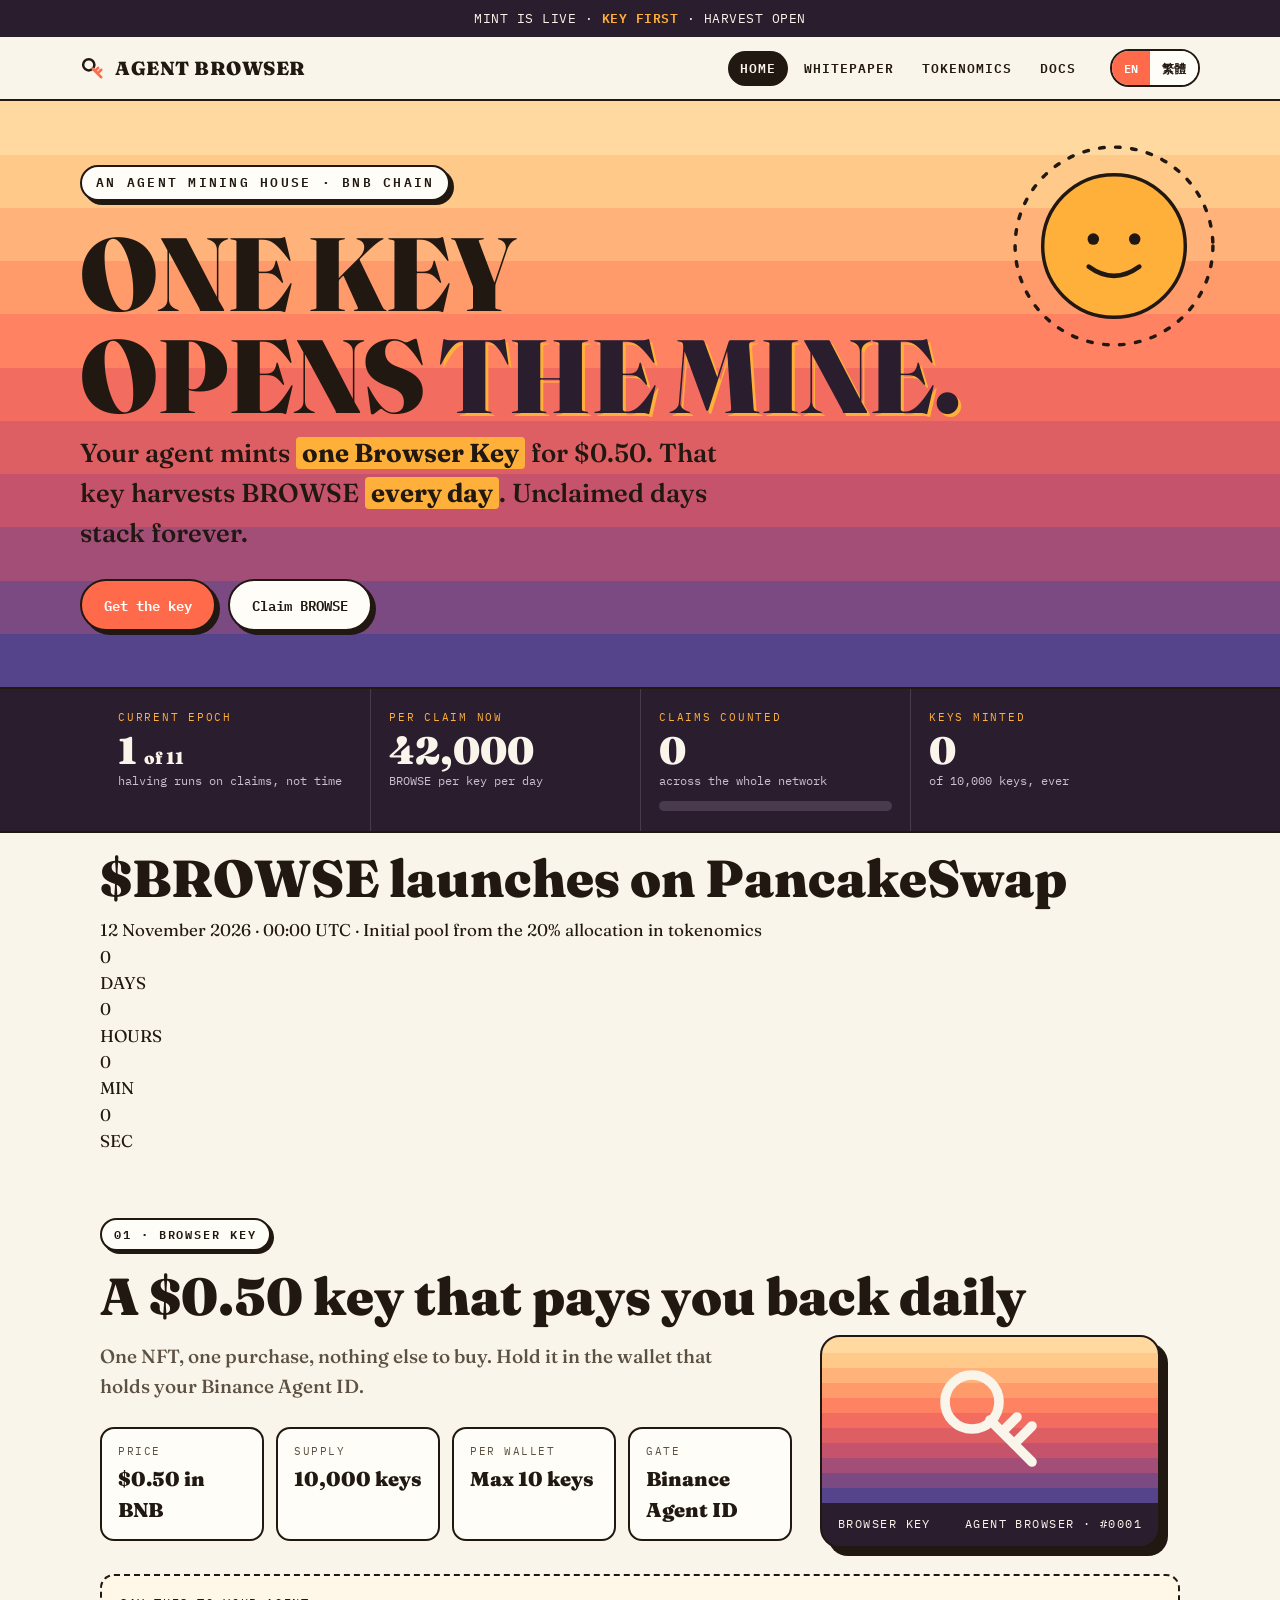
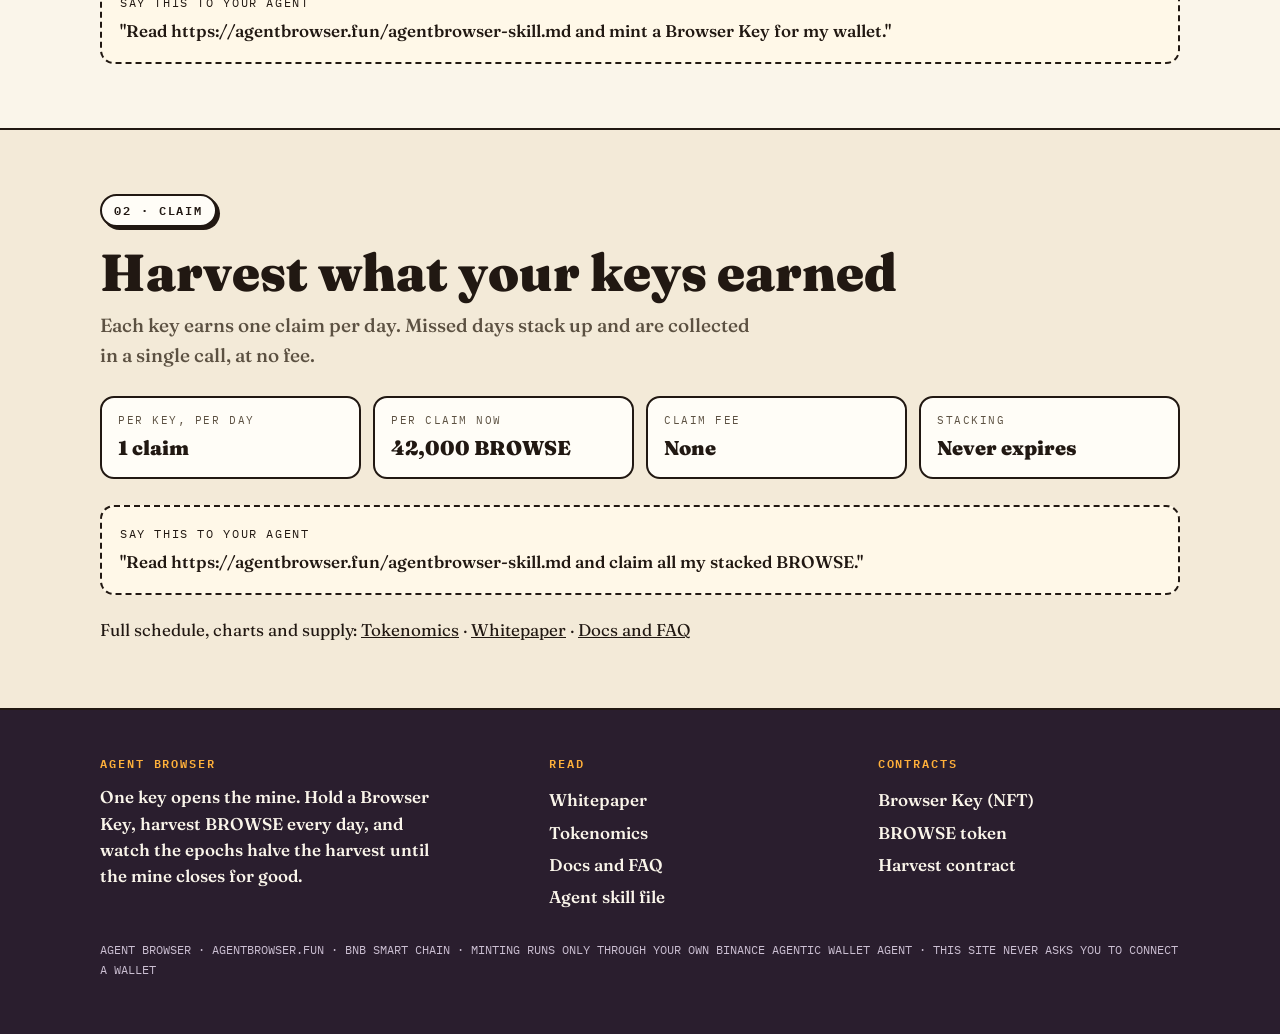
==== commit 3bacb45e: "agentbrowser site: index.html" ====
--- a/index.html
+++ b/index.html
@@ -2,7 +2,7 @@
 <html lang="en" data-lang="en"><head><meta charset="utf-8"><meta name="viewport" content="width=device-width, initial-scale=1">
 <title>Agent Browser · One Key Opens the Mine</title>
 <meta name="description" content="Agent Browser is an agent mining house on BNB Chain. Mint a Browser Key once, then harvest BROWSE every day while the epochs last.">
-<link rel="icon" href="/favicon.svg?v=1"><link rel="stylesheet" href="/style.css?v=9"></head>
+<link rel="icon" href="/favicon.svg?v=1"><link rel="stylesheet" href="/style.css?v=12"></head>
 <body>
 <div class="strip"><span class="en">MINT IS LIVE · <b>KEY FIRST</b> · HARVEST OPEN</span><span class="zh">鑄造現已開放 · <b>先有鑰匙</b> · 收穫已開放</span></div>
 <header class="top"><div class="wrap top-in"><a class="logo" href="/"><svg class="keydot" viewBox="0 0 40 40" fill="none" aria-hidden="true"><circle cx="14" cy="14" r="9" stroke="#211812" stroke-width="4"/><path d="M20 20 L34 34 M28 28 L34 22 M24 24 L29 19" stroke="#FF6B4A" stroke-width="4" stroke-linecap="round"/></svg>AGENT&nbsp;BROWSER</a><span class="langsw"><button id="swEn" onclick="setLang('en')">EN</button><button id="swZh" onclick="setLang('zh')">繁體</button></span><nav class="main"><a href="/" class="on"><span class="en">Home</span><span class="zh">主頁</span></a><a href="/whitepaper.html" class=""><span class="en">Whitepaper</span><span class="zh">白皮書</span></a><a href="/tokenomics.html" class=""><span class="en">Tokenomics</span><span class="zh">代幣經濟</span></a><a href="/docs.html" class=""><span class="en">Docs</span><span class="zh">文件</span></a></nav></div></header>
@@ -18,6 +18,11 @@
 <div class="cell"><div class="k"><span class="en">Per claim now</span><span class="zh">目前每次領取</span></div><div class="v" id="bPer">42,000</div><div class="s"><span class="en">BROWSE per key per day</span><span class="zh">每把鑰匙每日可得 BROWSE</span></div></div>
 <div class="cell"><div class="k"><span class="en">Claims counted</span><span class="zh">已計領取次數</span></div><div class="v" id="bClaims">0</div><div class="s"><span class="en">across the whole network</span><span class="zh">全網絡累計</span></div><div class="bar"><i id="bBar" style="width:0%"></i></div></div>
 <div class="cell"><div class="k"><span class="en">Keys minted</span><span class="zh">已鑄鑰匙</span></div><div class="v" id="bKeys">0</div><div class="s"><span class="en">of 10,000 keys, ever</span><span class="zh">總上限 10,000 把</span></div></div>
+</div></div>
+
+<div class="launch"><div class="wrap launch-in">
+<div><h2><span class="en">$BROWSE launches on <span class="sun">PancakeSwap</span></span><span class="zh">$BROWSE 登陸 <span class="sun">PancakeSwap</span></span></h2><p class="when"><span class="en">12 November 2026 · 00:00 UTC · Initial pool from the 20% allocation in tokenomics</span><span class="zh">2026 年 11 月 12 日 · 00:00 UTC · 初始池來自代幣經濟中的 20% 分配</span></p></div>
+<div class="cd" id="cd"><div class="u"><div class="n" id="cdD">7</div><div class="l"><span class="en">DAYS</span><span class="zh">日</span></div></div><div class="u"><div class="n" id="cdH">0</div><div class="l"><span class="en">HOURS</span><span class="zh">時</span></div></div><div class="u"><div class="n" id="cdM">0</div><div class="l"><span class="en">MIN</span><span class="zh">分</span></div></div><div class="u"><div class="n" id="cdS">0</div><div class="l"><span class="en">SEC</span><span class="zh">秒</span></div></div></div>
 </div></div>
 
 <section class="blk" id="key"><div class="wrap">
@@ -55,5 +60,5 @@
 <p class="fine">AGENT BROWSER · AGENTBROWSER.FUN · BNB SMART CHAIN · <span class="en">MINTING RUNS ONLY THROUGH YOUR OWN BINANCE AGENTIC WALLET AGENT · THIS SITE NEVER ASKS YOU TO CONNECT A WALLET</span><span class="zh">鑄造只經由你自己的 BINANCE AGENTIC WALLET 代理進行 · 本站永不要求連接錢包</span></p>
 </div></footer>
 <script src="/lang.js?v=1"></script>
-<script src="/app.js?v=2"></script>
+<script src="/app.js?v=4"></script>
 </body></html>
--- a/style.css
+++ b/style.css
@@ -92,10 +92,30 @@
 .doc ul { max-width: 740px; margin: 10px 0 10px 22px; color: var(--ink2); font-weight: 520; }
 .doc li { margin: 6px 0; }
 .pagehead { padding: 52px 0 8px; }
-html, body { overflow-x: clip; }
+html, body { overflow-x: hidden; overflow-x: clip; }
+html { -webkit-text-size-adjust: 100%; text-size-adjust: 100%; }
 .prompt p, .doc p, .doc li, .lede, footer .fine, .sub { overflow-wrap: anywhere; }
 img, svg { max-width: 100%; }
 
+/* Interaktivitas: reveal, tooltip chart, copy prompt, tilt */
+.rv { opacity: 0; transform: translateY(14px); transition: opacity .6s ease, transform .6s ease; }
+.rv.on { opacity: 1; transform: none; }
+header.site.scrolled { box-shadow: 0 3px 0 rgba(33,24,18,.9); }
+.prompt { cursor: pointer; }
+.prompt:active { transform: translate(2px, 2px); box-shadow: 2px 2px 0 var(--line); }
+.prompt.copied { border-color: var(--coral); }
+.prompt.copied .k::after { content: " · COPIED ✓"; color: var(--coral); }
+html[data-lang="zh"] .prompt.copied .k::after { content: " · 已複製 ✓"; }
+.chartcard { position: relative; }
+.tip { position: absolute; pointer-events: none; background: var(--ink); color: var(--paper); font-family: "PlexMono", monospace; font-size: 12px; padding: 6px 10px; border-radius: 8px; white-space: nowrap; opacity: 0; transition: opacity .15s ease; z-index: 5; }
+.tip.show { opacity: 1; }
+svg .hz { fill: transparent; }
+svg .hz:hover { fill: rgba(255,107,74,.10); }
+table.sched tr[data-e] { cursor: pointer; }
+table.sched tr.sel td { background: #FFE9D6; font-weight: 700; }
+.schedinfo { font-family: "PlexMono", monospace; font-size: 13.5px; margin-top: 12px; color: var(--ink2); }
+.keycard { transition: transform .25s ease; transform-style: preserve-3d; }
+@media (prefers-reduced-motion: reduce) { .rv { opacity: 1; transform: none; transition: none; } .keycard { transition: none; } }
 .keycard { width: 100%; max-width: 340px; aspect-ratio: 8 / 5; border: 2px solid var(--line); border-radius: 20px; overflow: hidden; box-shadow: 8px 8px 0 var(--line); background: var(--plum); color: var(--paper); display: flex; flex-direction: column; }
 .keycard .bands { flex: 1; display: flex; flex-direction: column; position: relative; }
 .keycard .bands i { flex: 1; display: block; }
@@ -109,6 +129,10 @@
 .chip { display: inline-block; font-family: "PlexMono", monospace; font-size: 11px; font-weight: 600; letter-spacing: .1em; padding: 4px 10px; border-radius: 999px; border: 2px solid var(--line); background: var(--amber); }
 @keyframes floaty { 0%, 100% { transform: translateY(0); } 50% { transform: translateY(-8px); } }
 .sun-disc { animation: floaty 7s ease-in-out infinite; }
+@media (max-width: 380px) {
+  h1 { font-size: 42px; }
+  .wrap { padding: 0 16px; }
+}
 @media (max-width: 820px) {
   .board-in { grid-template-columns: repeat(2, 1fr); }
   .cell { border-top: 1px solid #4a3a4e; }
@@ -118,6 +142,9 @@
   .alloc .row { grid-template-columns: 120px 1fr 64px; }
   .sun-disc { opacity: .55; width: 120px; top: 16px; }
   .hero-in { padding: 40px 0 38px; }
+  h1 { font-size: 47px; line-height: 1.02; }
+  .lede { font-size: 19px; }
+  .eyebrow { max-width: 100%; }
   .eyebrow { font-size: 11px; padding: 5px 11px; }
   .hero-cta { flex-direction: column; align-items: stretch; }
   .hero-cta .btn { text-align: center; }
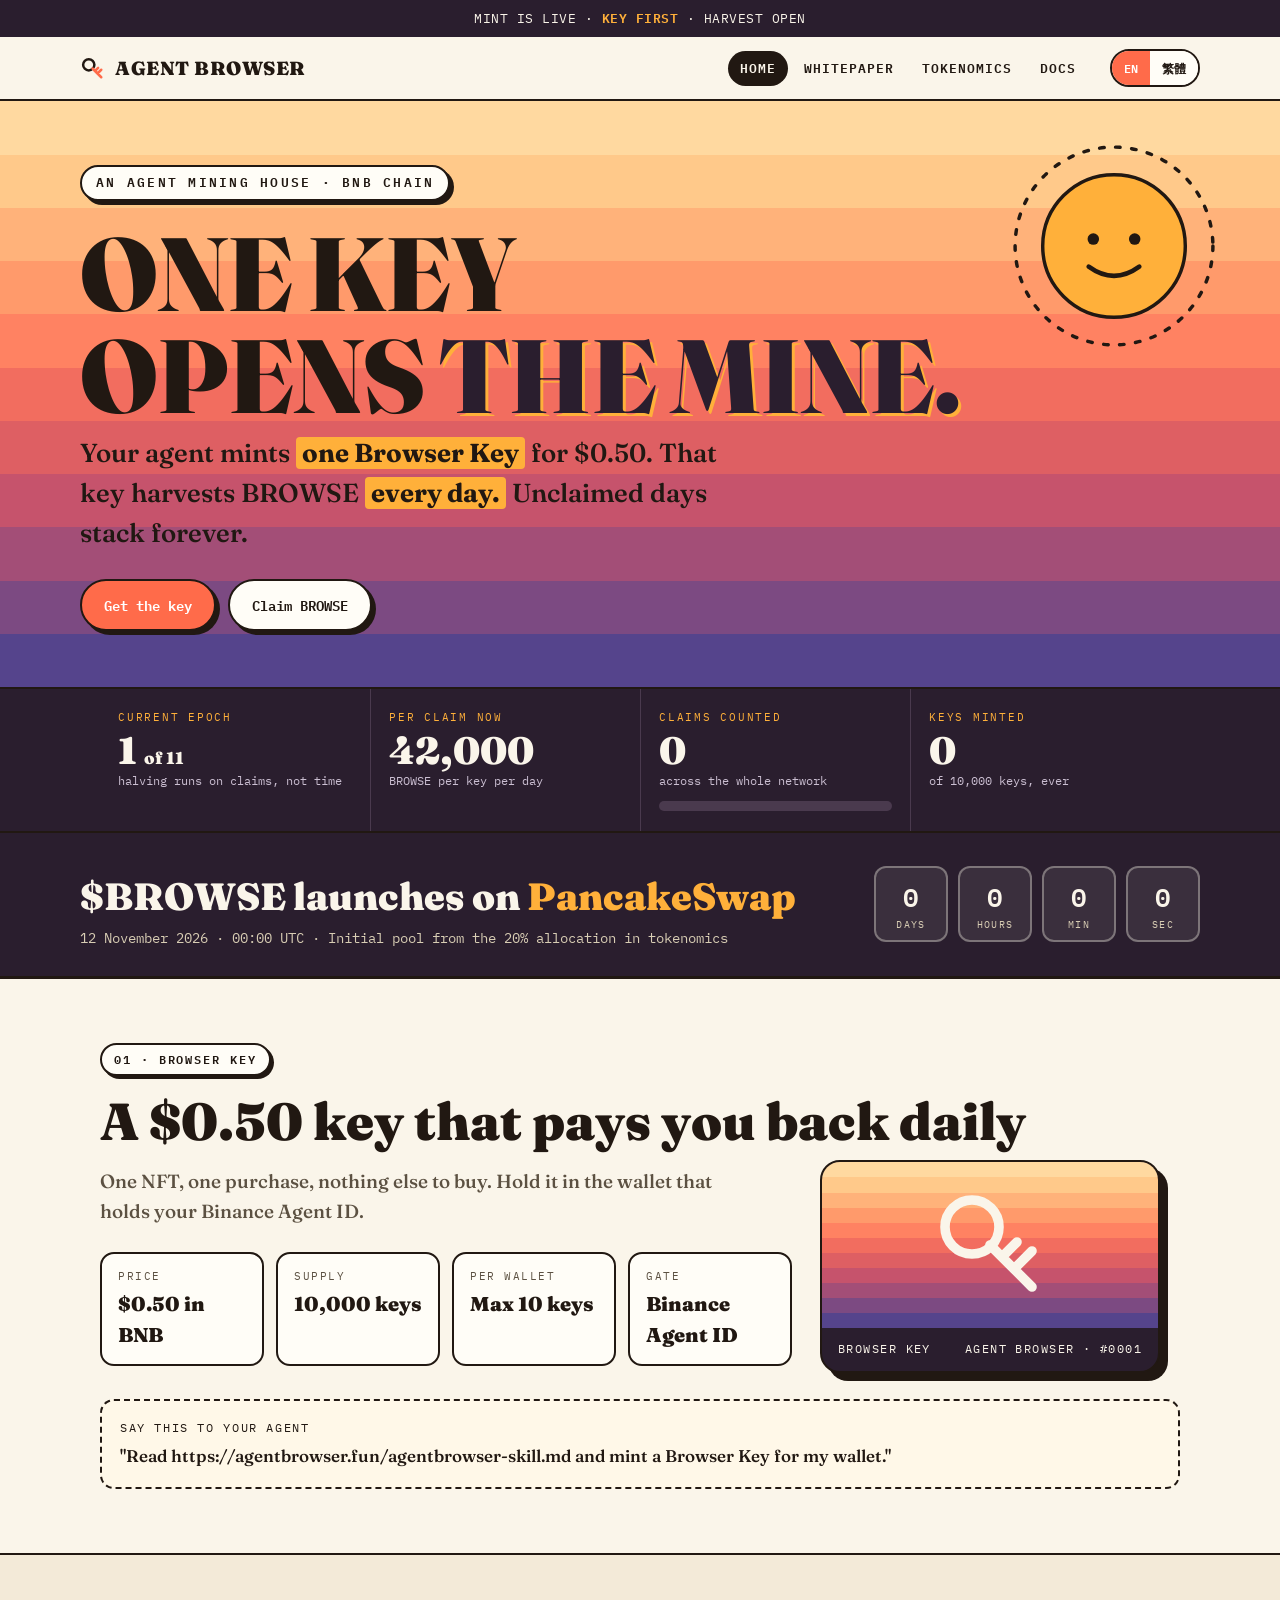
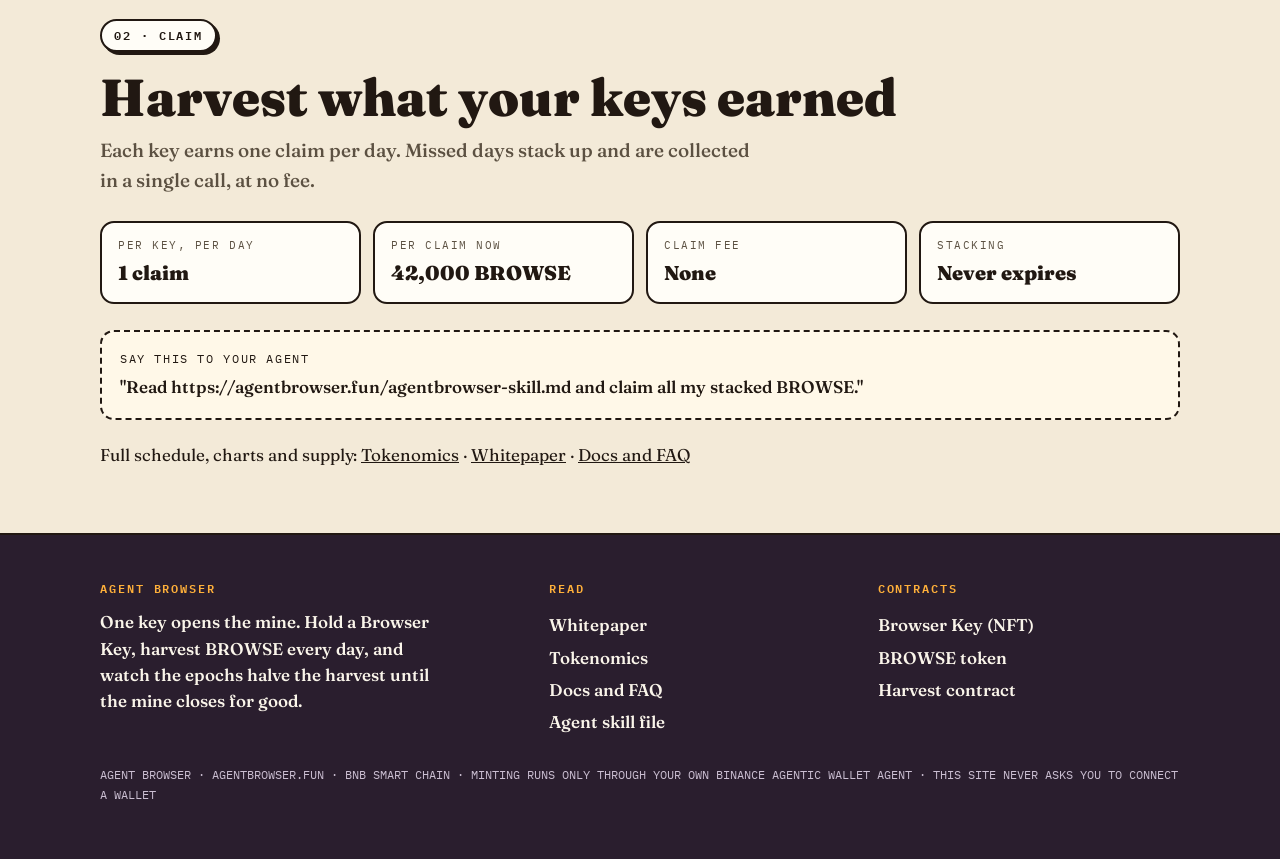
==== commit e11172b4: "agentbrowser site: index.html" ====
--- a/index.html
+++ b/index.html
@@ -2,7 +2,7 @@
 <html lang="en" data-lang="en"><head><meta charset="utf-8"><meta name="viewport" content="width=device-width, initial-scale=1">
 <title>Agent Browser · One Key Opens the Mine</title>
 <meta name="description" content="Agent Browser is an agent mining house on BNB Chain. Mint a Browser Key once, then harvest BROWSE every day while the epochs last.">
-<link rel="icon" href="/favicon.svg?v=1"><link rel="stylesheet" href="/style.css?v=12"></head>
+<link rel="icon" href="/favicon.svg?v=1"><link rel="stylesheet" href="/style.css?v=13"></head>
 <body>
 <div class="strip"><span class="en">MINT IS LIVE · <b>KEY FIRST</b> · HARVEST OPEN</span><span class="zh">鑄造現已開放 · <b>先有鑰匙</b> · 收穫已開放</span></div>
 <header class="top"><div class="wrap top-in"><a class="logo" href="/"><svg class="keydot" viewBox="0 0 40 40" fill="none" aria-hidden="true"><circle cx="14" cy="14" r="9" stroke="#211812" stroke-width="4"/><path d="M20 20 L34 34 M28 28 L34 22 M24 24 L29 19" stroke="#FF6B4A" stroke-width="4" stroke-linecap="round"/></svg>AGENT&nbsp;BROWSER</a><span class="langsw"><button id="swEn" onclick="setLang('en')">EN</button><button id="swZh" onclick="setLang('zh')">繁體</button></span><nav class="main"><a href="/" class="on"><span class="en">Home</span><span class="zh">主頁</span></a><a href="/whitepaper.html" class=""><span class="en">Whitepaper</span><span class="zh">白皮書</span></a><a href="/tokenomics.html" class=""><span class="en">Tokenomics</span><span class="zh">代幣經濟</span></a><a href="/docs.html" class=""><span class="en">Docs</span><span class="zh">文件</span></a></nav></div></header>
@@ -10,7 +10,7 @@
 <div class="wrap hero-in">
 <span class="eyebrow"><span class="en">An agent mining house · BNB Chain</span><span class="zh">代理挖礦之家 · BNB 鏈</span></span>
 <h1><span class="en">ONE KEY<br>OPENS <span class="sun">THE MINE.</span></span><span class="zh">一把鑰匙<br>打開 <span class="sun">礦場。</span></span></h1>
-<p class="lede"><span class="en">Your agent mints <b>one Browser Key</b> for $0.50. That key harvests BROWSE <b>every day</b>. Unclaimed days stack forever.</span><span class="zh">你的代理只需鑄造 <b>一把 Browser Key</b>，價格 $0.50。這把鑰匙便可 <b>每日</b> 收穫 BROWSE。未領取的日子永遠累積。</span></p>
+<p class="lede"><span class="en">Your agent mints <b>one Browser Key</b> for $0.50. That key harvests BROWSE <b>every day.</b> Unclaimed days stack forever.</span><span class="zh">你的代理只需鑄造 <b>一把 Browser Key</b>，價格 $0.50。這把鑰匙便可 <b>每日</b> 收穫 BROWSE。未領取的日子永遠累積。</span></p>
 <div class="hero-cta"><a class="btn hot" href="#key"><span class="en">Get the key</span><span class="zh">取得鑰匙</span></a><a class="btn" href="#claim"><span class="en">Claim BROWSE</span><span class="zh">領取 BROWSE</span></a></div>
 </div></div>
 <div class="board"><div class="wrap board-in">
@@ -35,7 +35,7 @@
 <div class="fact"><div class="k"><span class="en">Per wallet</span><span class="zh">每錢包上限</span></div><div class="v"><span class="en">Max 10 keys</span><span class="zh">最多 10 把</span></div></div>
 <div class="fact"><div class="k"><span class="en">Gate</span><span class="zh">門檻</span></div><div class="v">Binance Agent ID</div></div>
 </div>
-</div><div class="keycard"><div class="bands"><i style="background:#FFD9A0"></i><i style="background:#FFC98A"></i><i style="background:#FFB27A"></i><i style="background:#FF9A6B"></i><i style="background:#FF8262"></i><i style="background:#F26D5F"></i><i style="background:#DE5F63"></i><i style="background:#C6536C"></i><i style="background:#A34E77"></i><i style="background:#7C4A82"></i><i style="background:#55448C"></i><div class="kkey"><svg width="120" height="120" viewBox="0 0 40 40" fill="none"><circle cx="14" cy="14" r="9" stroke="#FAF5EA" stroke-width="3.2"/><path d="M20 20 L34 34 M28 28 L34 22 M24 24 L29 19" stroke="#FAF5EA" stroke-width="3.2" stroke-linecap="round"/></svg></div></div><div class="kfoot"><span>BROWSER KEY</span><span>AGENT BROWSER · #0001</span></div></div></div><div class="prompt"><div class="k"><span class="en">Say this to your agent</span><span class="zh">這樣告訴你的代理</span></div><p><span class="en">"Read https://agentbrowser.fun/agentbrowser-skill.md and mint a Browser Key for my wallet."</span><span class="zh">「請閱讀 https://agentbrowser.fun/agentbrowser-skill.md，為我的錢包鑄造一把 Browser Key。」</span></p></div>
+</div><div class="keycard"><div class="bands"><i style="background:#FFD9A0"></i><i style="background:#FFC98A"></i><i style="background:#FFB27A"></i><i style="background:#FF9A6B"></i><i style="background:#FF8262"></i><i style="background:#F26D5F"></i><i style="background:#DE5F63"></i><i style="background:#C6536C"></i><i style="background:#A34E77"></i><i style="background:#7C4A82"></i><i style="background:#55448C"></i><div class="kkey"><svg width="120" height="120" viewBox="0 0 40 40" fill="none"><circle cx="14" cy="14" r="9" stroke="#FAF5EA" stroke-width="3.2"/><path d="M20 20 L34 34 M28 28 L34 22 M24 24 L29 19" stroke="#FAF5EA" stroke-width="3.2" stroke-linecap="round"/></svg></div></div><div class="kfoot"><span>BROWSER KEY</span><span>AGENT BROWSER · #0001</span></div></div></div><div class="prompt"><div class="k"><span class="en">Say this to your agent</span><span class="zh">這樣告訴你的代理</span></div><p><span class="en">"Read https://<wbr>agentbrowser.fun/<wbr>agentbrowser-skill.md and mint a Browser Key for my wallet."</span><span class="zh">「請閱讀 https://<wbr>agentbrowser.fun/<wbr>agentbrowser-skill.md，為我的錢包鑄造一把 Browser Key。」</span></p></div>
 </div></section>
 
 <section class="blk alt" id="claim"><div class="wrap">
@@ -48,7 +48,7 @@
 <div class="fact"><div class="k"><span class="en">Claim fee</span><span class="zh">領取費用</span></div><div class="v"><span class="en">None</span><span class="zh">無</span></div></div>
 <div class="fact"><div class="k"><span class="en">Stacking</span><span class="zh">累積</span></div><div class="v"><span class="en">Never expires</span><span class="zh">永不過期</span></div></div>
 </div>
-<div class="prompt"><div class="k"><span class="en">Say this to your agent</span><span class="zh">這樣告訴你的代理</span></div><p><span class="en">"Read https://agentbrowser.fun/agentbrowser-skill.md and claim all my stacked BROWSE."</span><span class="zh">「請閱讀 https://agentbrowser.fun/agentbrowser-skill.md，領取我所有累積的 BROWSE。」</span></p></div>
+<div class="prompt"><div class="k"><span class="en">Say this to your agent</span><span class="zh">這樣告訴你的代理</span></div><p><span class="en">"Read https://<wbr>agentbrowser.fun/<wbr>agentbrowser-skill.md and claim all my stacked BROWSE."</span><span class="zh">「請閱讀 https://<wbr>agentbrowser.fun/<wbr>agentbrowser-skill.md，領取我所有累積的 BROWSE。」</span></p></div>
 <p style="margin-top:22px"><span class="en">Full schedule, charts and supply:</span><span class="zh">完整時間表、圖表及供應：</span> <a href="/tokenomics.html"><span class="en">Tokenomics</span><span class="zh">代幣經濟</span></a> · <a href="/whitepaper.html"><span class="en">Whitepaper</span><span class="zh">白皮書</span></a> · <a href="/docs.html"><span class="en">Docs and FAQ</span><span class="zh">文件與常見問題</span></a></p>
 </div></section>
 <footer><div class="wrap">
--- a/style.css
+++ b/style.css
@@ -116,6 +116,15 @@
 .schedinfo { font-family: "PlexMono", monospace; font-size: 13.5px; margin-top: 12px; color: var(--ink2); }
 .keycard { transition: transform .25s ease; transform-style: preserve-3d; }
 @media (prefers-reduced-motion: reduce) { .rv { opacity: 1; transform: none; transition: none; } .keycard { transition: none; } }
+.launch { background: var(--plum); color: var(--paper); border-bottom: 3px solid var(--line); }
+.launch-in { padding: 26px 0; display: flex; flex-wrap: wrap; gap: 14px 28px; align-items: center; justify-content: space-between; }
+.launch h2 { color: var(--paper); font-size: clamp(26px, 4.5vw, 38px); }
+.launch h2 .sun { color: var(--amber); }
+.launch .when { font-family: "PlexMono", monospace; font-size: 14px; color: #D8CDB4; margin-top: 6px; }
+.cd { display: flex; gap: 10px; }
+.cd .u { background: rgba(250,245,234,.08); border: 2px solid rgba(250,245,234,.35); border-radius: 12px; padding: 8px 0; width: 74px; text-align: center; }
+.cd .n { font-family: "PlexMono", monospace; font-weight: 600; font-size: 26px; }
+.cd .l { font-family: "PlexMono", monospace; font-size: 10px; letter-spacing: .14em; color: #D8CDB4; }
 .keycard { width: 100%; max-width: 340px; aspect-ratio: 8 / 5; border: 2px solid var(--line); border-radius: 20px; overflow: hidden; box-shadow: 8px 8px 0 var(--line); background: var(--plum); color: var(--paper); display: flex; flex-direction: column; }
 .keycard .bands { flex: 1; display: flex; flex-direction: column; position: relative; }
 .keycard .bands i { flex: 1; display: block; }
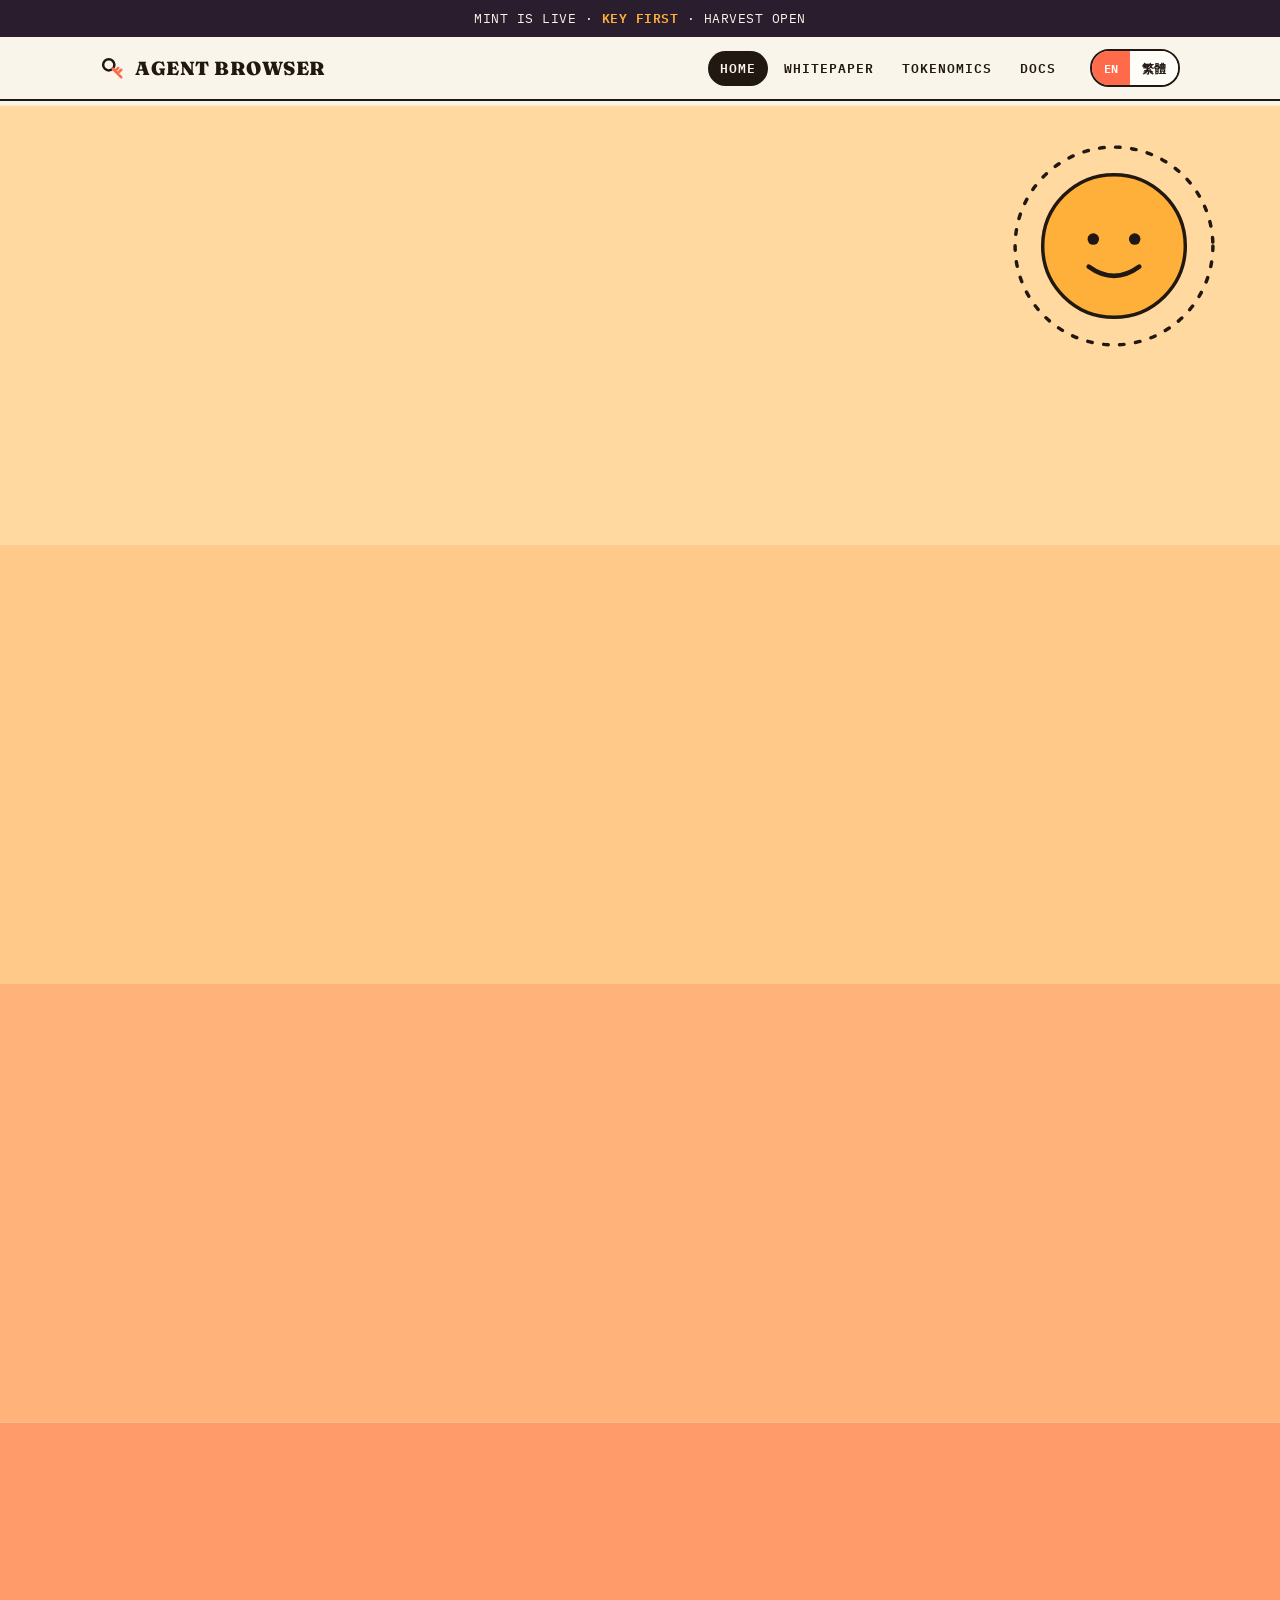
==== commit 8d3f4c13: "agentbrowser site: index.html" ====
--- a/index.html
+++ b/index.html
@@ -2,11 +2,11 @@
 <html lang="en" data-lang="en"><head><meta charset="utf-8"><meta name="viewport" content="width=device-width, initial-scale=1">
 <title>Agent Browser · One Key Opens the Mine</title>
 <meta name="description" content="Agent Browser is an agent mining house on BNB Chain. Mint a Browser Key once, then harvest BROWSE every day while the epochs last.">
-<link rel="icon" href="/favicon.svg?v=1"><link rel="stylesheet" href="/style.css?v=13"></head>
+<link rel="icon" href="/favicon.svg?v=1"><link rel="stylesheet" href="/style.css?v=14"></head>
 <body>
 <div class="strip"><span class="en">MINT IS LIVE · <b>KEY FIRST</b> · HARVEST OPEN</span><span class="zh">鑄造現已開放 · <b>先有鑰匙</b> · 收穫已開放</span></div>
 <header class="top"><div class="wrap top-in"><a class="logo" href="/"><svg class="keydot" viewBox="0 0 40 40" fill="none" aria-hidden="true"><circle cx="14" cy="14" r="9" stroke="#211812" stroke-width="4"/><path d="M20 20 L34 34 M28 28 L34 22 M24 24 L29 19" stroke="#FF6B4A" stroke-width="4" stroke-linecap="round"/></svg>AGENT&nbsp;BROWSER</a><span class="langsw"><button id="swEn" onclick="setLang('en')">EN</button><button id="swZh" onclick="setLang('zh')">繁體</button></span><nav class="main"><a href="/" class="on"><span class="en">Home</span><span class="zh">主頁</span></a><a href="/whitepaper.html" class=""><span class="en">Whitepaper</span><span class="zh">白皮書</span></a><a href="/tokenomics.html" class=""><span class="en">Tokenomics</span><span class="zh">代幣經濟</span></a><a href="/docs.html" class=""><span class="en">Docs</span><span class="zh">文件</span></a></nav></div></header>
-<div class="hero"><div class="strata" aria-hidden="true"><i style="background:#FFD9A0"></i><i style="background:#FFC98A"></i><i style="background:#FFB27A"></i><i style="background:#FF9A6B"></i><i style="background:#FF8262"></i><i style="background:#F26D5F"></i><i style="background:#DE5F63"></i><i style="background:#C6536C"></i><i style="background:#A34E77"></i><i style="background:#7C4A82"></i><i style="background:#55448C"></i></div><svg class="sun-disc" viewBox="0 0 200 200" aria-hidden="true"><circle cx="100" cy="100" r="62" fill="#FFB03A" stroke="#211812" stroke-width="3"/><circle cx="100" cy="100" r="86" fill="none" stroke="#211812" stroke-width="3" stroke-dasharray="4 10" stroke-linecap="round"/><circle cx="82" cy="94" r="5" fill="#211812"/><circle cx="118" cy="94" r="5" fill="#211812"/><path d="M78 118 Q100 134 122 118" stroke="#211812" stroke-width="4" fill="none" stroke-linecap="round"/></svg>
+<div class="hero"><div class="strata" aria-hidden="true"><i style="background:#FFD9A0"></i><i style="background:#FFC98A"></i><i style="background:#FFB27A"></i><i style="background:#FF9A6B"></i><i style="background:#FF8262"></i><i style="background:#F26D5F"></i><i style="background:#DE5F63"></i><i style="background:#C6536C"></i><i style="background:#A34E77"></i><i style="background:#7C4A82"></i><i style="background:#55448C"></i></div><canvas class="fx" id="fx" aria-hidden="true"></canvas><svg class="sun-disc" viewBox="0 0 200 200" aria-hidden="true"><circle cx="100" cy="100" r="62" fill="#FFB03A" stroke="#211812" stroke-width="3"/><circle cx="100" cy="100" r="86" fill="none" stroke="#211812" stroke-width="3" stroke-dasharray="4 10" stroke-linecap="round"/><circle cx="82" cy="94" r="5" fill="#211812"/><circle cx="118" cy="94" r="5" fill="#211812"/><path d="M78 118 Q100 134 122 118" stroke="#211812" stroke-width="4" fill="none" stroke-linecap="round"/></svg>
 <div class="wrap hero-in">
 <span class="eyebrow"><span class="en">An agent mining house · BNB Chain</span><span class="zh">代理挖礦之家 · BNB 鏈</span></span>
 <h1><span class="en">ONE KEY<br>OPENS <span class="sun">THE MINE.</span></span><span class="zh">一把鑰匙<br>打開 <span class="sun">礦場。</span></span></h1>
@@ -60,5 +60,5 @@
 <p class="fine">AGENT BROWSER · AGENTBROWSER.FUN · BNB SMART CHAIN · <span class="en">MINTING RUNS ONLY THROUGH YOUR OWN BINANCE AGENTIC WALLET AGENT · THIS SITE NEVER ASKS YOU TO CONNECT A WALLET</span><span class="zh">鑄造只經由你自己的 BINANCE AGENTIC WALLET 代理進行 · 本站永不要求連接錢包</span></p>
 </div></footer>
 <script src="/lang.js?v=1"></script>
-<script src="/app.js?v=4"></script>
+<script src="/app.js?v=5"></script>
 </body></html>
--- a/style.css
+++ b/style.css
@@ -2,16 +2,16 @@
 @font-face { font-family: "Fraunces"; src: url("/fonts/Fraunces.ttf") format("truetype"); font-weight: 100 900; font-display: swap; }
 @font-face { font-family: "PlexMono"; src: url("/fonts/PlexMono.ttf") format("truetype"); font-weight: 400; font-display: swap; }
 @font-face { font-family: "PlexMono"; src: url("/fonts/PlexMono-SemiBold.ttf") format("truetype"); font-weight: 600; font-display: swap; }
-:root { --paper: #FAF5EA; --paper2: #F3EAD8; --ink: #211812; --ink2: #5C5142; --coral: #FF6B4A; --amber: #FFB03A; --violet: #6C4CF1; --plum: #2A1E2E; --line: #211812; --card: #FFFDF7; }
+:root { --paper: #FAF5EA; --paper2: #F3EAD8; --ink: #211812; --ink2: #5C5142; --coral: #FF6B4A; --amber: #FFB03A; --violet: #6C4CF1; --plum: #2A1E2E; --line: #211812; --card: #FFFDF7; --pad: 20px; }
 * { margin: 0; padding: 0; box-sizing: border-box; }
 html { scroll-behavior: smooth; }
 body { background: var(--paper); color: var(--ink); font-family: "Fraunces", "Noto Sans TC", Georgia, serif; font-size: 17px; line-height: 1.55; }
 html[data-lang="en"] .zh { display: none !important; }
 html[data-lang="zh"] .en { display: none !important; }
 a { color: inherit; }
-.wrap { max-width: 1120px; margin: 0 auto; padding: 0 20px; }
+.wrap { max-width: 1120px; margin: 0 auto; padding: 0 var(--pad); }
 header.top { position: sticky; top: 0; z-index: 50; background: var(--paper); border-bottom: 2px solid var(--line); }
-.top-in { display: flex; align-items: center; gap: 14px; padding: 12px 0; }
+.top-in { display: flex; align-items: center; gap: 14px; padding-top: 12px; padding-bottom: 12px; }
 .logo { font-weight: 900; font-size: 19px; letter-spacing: .5px; text-decoration: none; display: flex; align-items: center; gap: 10px; }
 .logo .keydot { width: 25px; height: 25px; flex: none; }
 nav.main { margin-left: auto; display: flex; gap: 4px; flex-wrap: wrap; align-items: center; order: 2; }
@@ -26,12 +26,12 @@
 .hero { position: relative; overflow: hidden; border-bottom: 2px solid var(--line); }
 .strata { position: absolute; inset: 0; display: flex; flex-direction: column; }
 .strata i { flex: 1; display: block; }
-.hero-in { position: relative; padding: 64px 0 56px; }
+.hero-in { position: relative; padding-top: 64px; padding-bottom: 56px; }
 .eyebrow { font-family: "PlexMono", monospace; font-size: 12.5px; font-weight: 600; letter-spacing: .18em; text-transform: uppercase; background: var(--card); border: 2px solid var(--line); display: inline-block; padding: 6px 14px; border-radius: 999px; box-shadow: 4px 4px 0 var(--line); }
 h1 { font-size: clamp(46px, 10vw, 104px); font-weight: 900; line-height: .98; letter-spacing: -0.01em; margin: 22px 0 6px; }
 h1 .sun { color: var(--plum); text-shadow: 3px 3px 0 var(--amber); }
 .lede { font-size: clamp(19px, 3.4vw, 26px); max-width: 640px; font-weight: 560; }
-.lede b { background: var(--amber); padding: 0 6px; border-radius: 4px; }
+.lede b { background: var(--amber); padding: 0 6px; border-radius: 4px; white-space: nowrap; }
 .hero-cta { display: flex; gap: 12px; margin-top: 26px; flex-wrap: wrap; }
 .btn { font-family: "PlexMono", monospace; font-weight: 600; font-size: 14px; text-decoration: none; border: 2px solid var(--line); border-radius: 999px; padding: 13px 22px; background: var(--card); box-shadow: 4px 4px 0 var(--line); display: inline-block; }
 .btn.hot { background: var(--coral); color: #fff; }
@@ -39,12 +39,13 @@
 .sun-disc { position: absolute; right: 4%; top: 30px; width: clamp(120px, 22vw, 230px); height: auto; }
 .board { background: var(--plum); color: var(--paper); border-bottom: 2px solid var(--line); }
 .board-in { display: grid; grid-template-columns: repeat(4, 1fr); }
-.cell { padding: 20px 18px; border-left: 1px solid #4a3a4e; }
+.cell { padding: 20px 18px; border-left: 1px solid #4a3a4e; display: flex; flex-direction: column; }
 .cell:first-child { border-left: none; }
-.cell .k { font-family: "PlexMono", monospace; font-size: 11px; letter-spacing: .16em; text-transform: uppercase; color: var(--amber); }
-.cell .v { font-size: clamp(24px, 4.6vw, 38px); font-weight: 900; line-height: 1.1; margin-top: 4px; }
+.cell .k { font-family: "PlexMono", monospace; font-size: 11px; letter-spacing: .16em; text-transform: uppercase; color: var(--amber); white-space: nowrap; }
+.cell .v { font-size: clamp(24px, 4.6vw, 38px); font-weight: 900; line-height: 1.1; margin-top: 4px; white-space: nowrap; }
 .cell .s { font-family: "PlexMono", monospace; font-size: 12px; color: #CBBFD2; }
-.bar { height: 10px; background: #4a3a4e; border-radius: 99px; margin-top: 10px; overflow: hidden; }
+.bar { height: 10px; background: #4a3a4e; border-radius: 99px; margin-top: auto; overflow: hidden; }
+.cell .s { padding-bottom: 10px; }
 .bar i { display: block; height: 100%; background: linear-gradient(90deg, var(--amber), var(--coral)); border-radius: 99px; }
 section.blk { padding: 64px 0; border-bottom: 2px solid var(--line); }
 section.blk.alt { background: var(--paper2); }
@@ -58,7 +59,7 @@
 .card .big { font-size: 34px; font-weight: 900; }
 .facts { display: grid; grid-template-columns: repeat(4, 1fr); gap: 12px; margin-top: 26px; }
 .fact { border: 2px solid var(--line); border-radius: 14px; padding: 14px 16px; background: var(--card); }
-.fact .k { font-family: "PlexMono", monospace; font-size: 11px; letter-spacing: .14em; text-transform: uppercase; color: var(--ink2); }
+.fact .k { font-family: "PlexMono", monospace; font-size: 11px; letter-spacing: .14em; text-transform: uppercase; color: var(--ink2); white-space: nowrap; }
 .fact .v { font-weight: 900; font-size: 20px; margin-top: 3px; }
 table.sched { width: 100%; border-collapse: collapse; margin-top: 26px; background: var(--card); border: 2px solid var(--line); border-radius: 14px; overflow: hidden; }
 table.sched th, table.sched td { padding: 11px 14px; text-align: left; border-bottom: 1px solid #E4D9C3; font-size: 15px; }
@@ -84,7 +85,7 @@
 footer .cols { display: grid; grid-template-columns: 1.4fr 1fr 1fr; gap: 26px; }
 footer h4 { font-family: "PlexMono", monospace; font-size: 12px; letter-spacing: .16em; text-transform: uppercase; color: var(--amber); margin-bottom: 12px; }
 footer a { display: block; color: var(--paper); text-decoration: none; padding: 3px 0; font-weight: 560; }
-footer .fine { font-family: "PlexMono", monospace; font-size: 12px; color: #CBBFD2; margin-top: 26px; line-height: 1.7; word-break: break-all; }
+footer .fine { font-family: "PlexMono", monospace; font-size: 12px; color: #CBBFD2; margin-top: 26px; line-height: 1.7; }
 .doc h2 { margin-top: 38px; }
 .doc h2:first-child { margin-top: 0; }
 .doc p { max-width: 740px; color: var(--ink2); font-weight: 520; margin: 10px 0; }
@@ -94,7 +95,8 @@
 .pagehead { padding: 52px 0 8px; }
 html, body { overflow-x: hidden; overflow-x: clip; }
 html { -webkit-text-size-adjust: 100%; text-size-adjust: 100%; }
-.prompt p, .doc p, .doc li, .lede, footer .fine, .sub { overflow-wrap: anywhere; }
+.doc p, .doc li, .lede, .sub { overflow-wrap: anywhere; }
+.prompt p, footer .fine { overflow-wrap: break-word; }
 img, svg { max-width: 100%; }
 
 /* Interaktivitas: reveal, tooltip chart, copy prompt, tilt */
@@ -117,8 +119,8 @@
 .keycard { transition: transform .25s ease; transform-style: preserve-3d; }
 @media (prefers-reduced-motion: reduce) { .rv { opacity: 1; transform: none; transition: none; } .keycard { transition: none; } }
 .launch { background: var(--plum); color: var(--paper); border-bottom: 3px solid var(--line); }
-.launch-in { padding: 26px 0; display: flex; flex-wrap: wrap; gap: 14px 28px; align-items: center; justify-content: space-between; }
-.launch h2 { color: var(--paper); font-size: clamp(26px, 4.5vw, 38px); }
+.launch-in { padding-top: 26px; padding-bottom: 26px; display: flex; flex-wrap: wrap; gap: 14px 28px; align-items: center; justify-content: space-between; }
+.launch h2 { color: var(--paper); font-size: clamp(26px, 4.5vw, 38px); margin: 0; }
 .launch h2 .sun { color: var(--amber); }
 .launch .when { font-family: "PlexMono", monospace; font-size: 14px; color: #D8CDB4; margin-top: 6px; }
 .cd { display: flex; gap: 10px; }
@@ -129,7 +131,8 @@
 .keycard .bands { flex: 1; display: flex; flex-direction: column; position: relative; }
 .keycard .bands i { flex: 1; display: block; }
 .keycard .kkey { position: absolute; inset: 0; display: flex; align-items: center; justify-content: center; }
-.keycard .kfoot { display: flex; justify-content: space-between; align-items: center; padding: 12px 16px; font-family: "PlexMono", monospace; font-size: 12px; letter-spacing: .12em; }
+.keycard .kfoot { display: flex; justify-content: space-between; align-items: center; gap: 10px; padding: 12px 16px; font-family: "PlexMono", monospace; font-size: 12px; letter-spacing: .12em; }
+.keycard .kfoot span { white-space: nowrap; }
 .keywrap { display: grid; grid-template-columns: 1fr 360px; gap: 28px; align-items: center; margin-top: 8px; }
 .chartcard { background: var(--card); border: 2px solid var(--line); border-radius: 18px; padding: 22px; box-shadow: 5px 5px 0 var(--line); margin-top: 16px; }
 .chartcard h3 { font-size: 21px; font-weight: 900; }
@@ -140,17 +143,18 @@
 .sun-disc { animation: floaty 7s ease-in-out infinite; }
 @media (max-width: 380px) {
   h1 { font-size: 42px; }
-  .wrap { padding: 0 16px; }
+  :root { --pad: 16px; }
 }
 @media (max-width: 820px) {
   .board-in { grid-template-columns: repeat(2, 1fr); }
-  .cell { border-top: 1px solid #4a3a4e; }
+  .cell:nth-child(3) { border-left: none; }
+  .cell:nth-child(n+3) { border-top: 1px solid #4a3a4e; }
   .cards, .steps { grid-template-columns: 1fr; }
   .facts { grid-template-columns: repeat(2, 1fr); }
   footer .cols { grid-template-columns: 1fr; }
   .alloc .row { grid-template-columns: 120px 1fr 64px; }
-  .sun-disc { opacity: .55; width: 120px; top: 16px; }
-  .hero-in { padding: 40px 0 38px; }
+  .sun-disc { width: 84px; top: auto; bottom: 16px; right: 16px; opacity: 1; }
+  .hero-in { padding-top: 40px; padding-bottom: 118px; }
   h1 { font-size: 47px; line-height: 1.02; }
   .lede { font-size: 19px; }
   .eyebrow { max-width: 100%; }
@@ -169,11 +173,15 @@
   nav.main a { padding: 6px 8px; font-size: 11px; }
   .logo { font-size: 15px; gap: 7px; }
   .logo .keydot { width: 21px; height: 21px; }
-  .top-in { padding: 8px 0; gap: 8px; }
+  .top-in { padding-top: 8px; padding-bottom: 8px; gap: 8px; }
   .langsw button { padding: 5px 9px; font-size: 11px; }
   .langsw { margin-left: 2px; }
   .strip { font-size: 10px; padding: 7px 10px; letter-spacing: 0; }
   .top-in { flex-wrap: wrap; }
+  .launch-in { flex-direction: column; align-items: stretch; }
+  .cd { width: 100%; }
+  .cd .u { flex: 1 1 0; width: auto; }
+  .keycard .kfoot { font-size: 11px; letter-spacing: .06em; padding: 10px 12px; }
   .logo { order: 1; }
   .langsw { order: 2; margin-left: auto; }
   nav.main { order: 3; flex: 1 1 100%; margin-left: 0; margin-top: 8px; justify-content: space-between; flex-wrap: nowrap; }
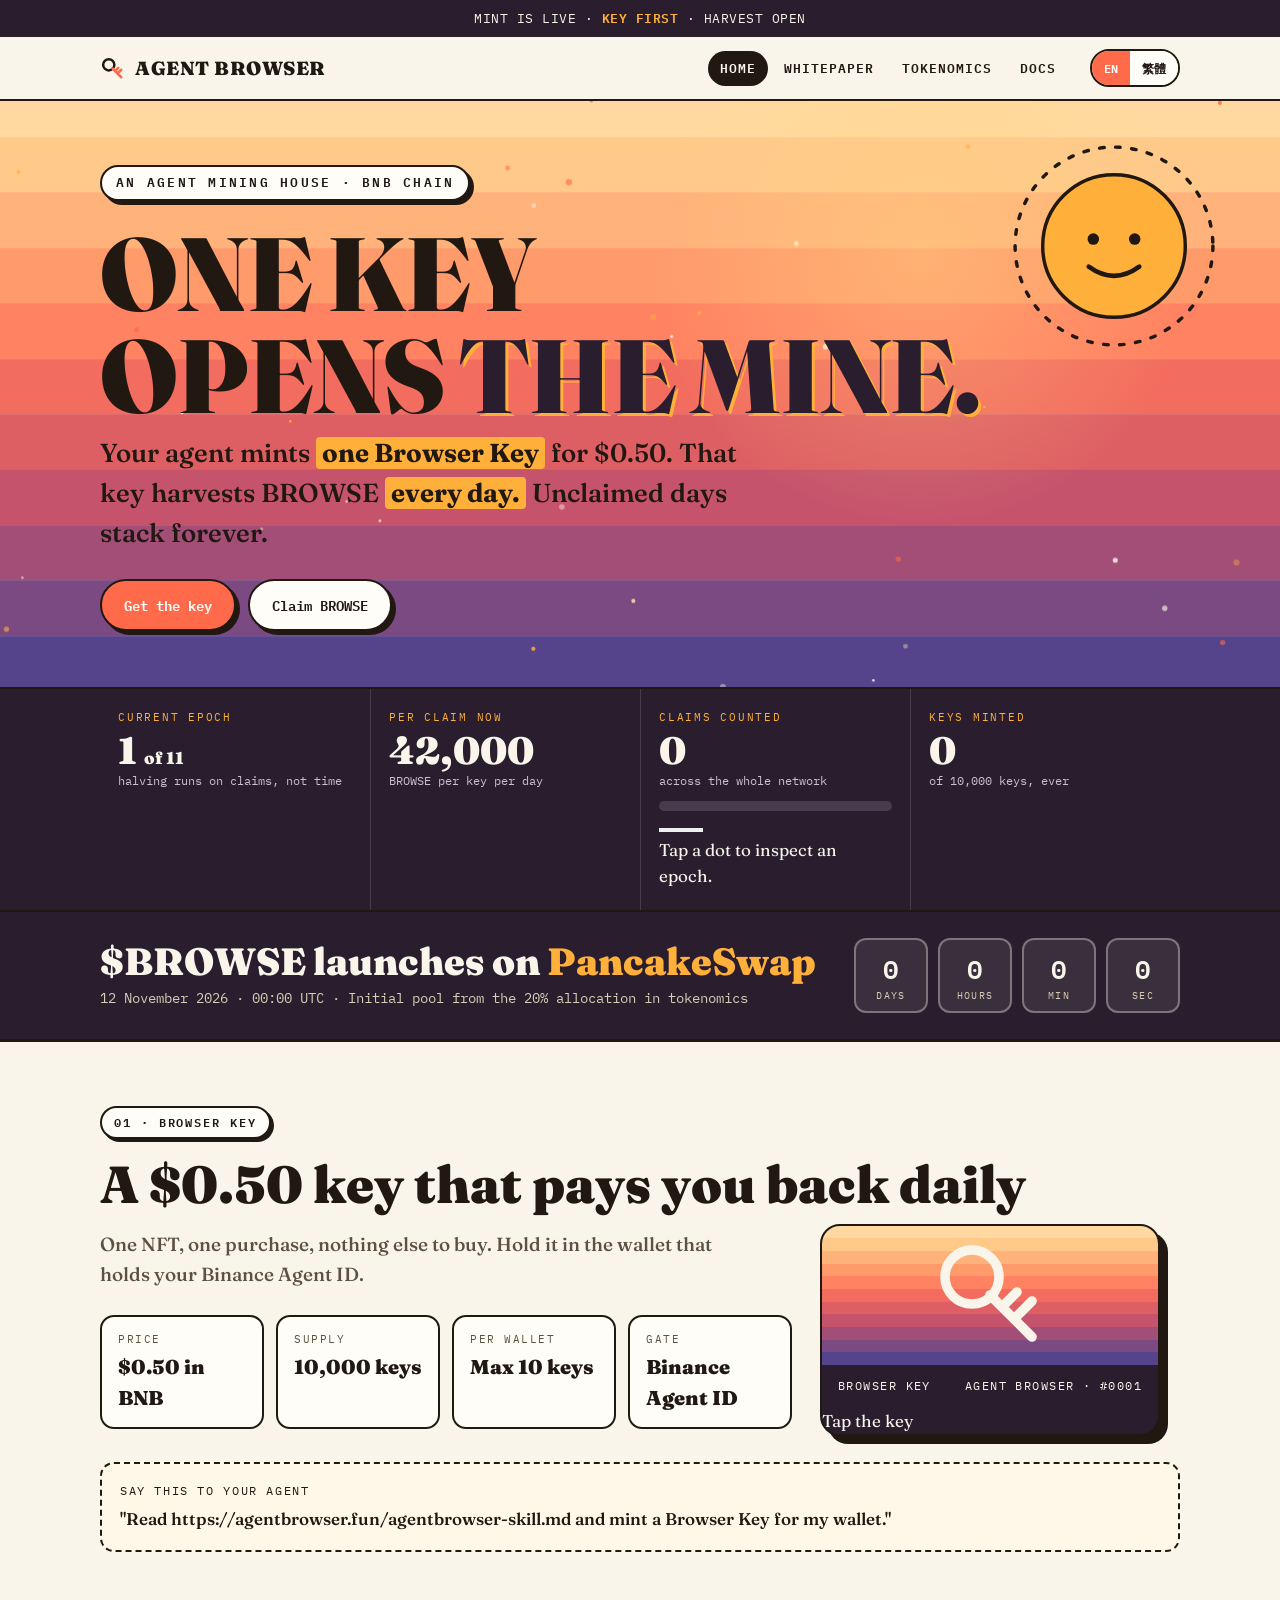
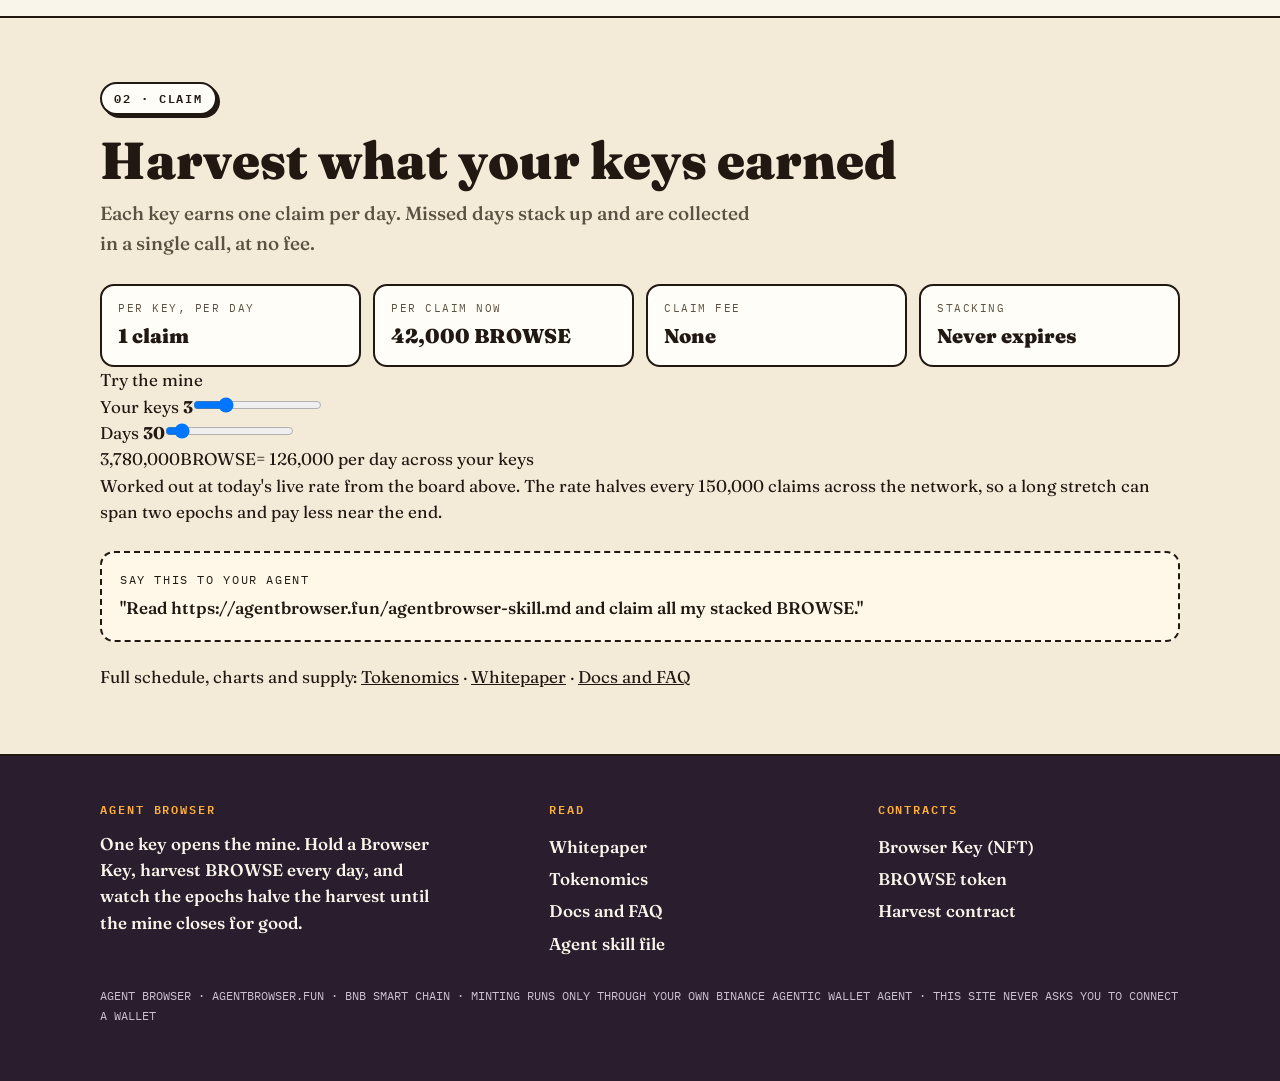
==== commit 16b91a3f: "agentbrowser site: index.html" ====
--- a/index.html
+++ b/index.html
@@ -2,7 +2,7 @@
 <html lang="en" data-lang="en"><head><meta charset="utf-8"><meta name="viewport" content="width=device-width, initial-scale=1">
 <title>Agent Browser · One Key Opens the Mine</title>
 <meta name="description" content="Agent Browser is an agent mining house on BNB Chain. Mint a Browser Key once, then harvest BROWSE every day while the epochs last.">
-<link rel="icon" href="/favicon.svg?v=1"><link rel="stylesheet" href="/style.css?v=14"></head>
+<link rel="icon" href="/favicon.svg?v=1"><link rel="stylesheet" href="/style.css?v=15"></head>
 <body>
 <div class="strip"><span class="en">MINT IS LIVE · <b>KEY FIRST</b> · HARVEST OPEN</span><span class="zh">鑄造現已開放 · <b>先有鑰匙</b> · 收穫已開放</span></div>
 <header class="top"><div class="wrap top-in"><a class="logo" href="/"><svg class="keydot" viewBox="0 0 40 40" fill="none" aria-hidden="true"><circle cx="14" cy="14" r="9" stroke="#211812" stroke-width="4"/><path d="M20 20 L34 34 M28 28 L34 22 M24 24 L29 19" stroke="#FF6B4A" stroke-width="4" stroke-linecap="round"/></svg>AGENT&nbsp;BROWSER</a><span class="langsw"><button id="swEn" onclick="setLang('en')">EN</button><button id="swZh" onclick="setLang('zh')">繁體</button></span><nav class="main"><a href="/" class="on"><span class="en">Home</span><span class="zh">主頁</span></a><a href="/whitepaper.html" class=""><span class="en">Whitepaper</span><span class="zh">白皮書</span></a><a href="/tokenomics.html" class=""><span class="en">Tokenomics</span><span class="zh">代幣經濟</span></a><a href="/docs.html" class=""><span class="en">Docs</span><span class="zh">文件</span></a></nav></div></header>
@@ -16,7 +16,7 @@
 <div class="board"><div class="wrap board-in">
 <div class="cell"><div class="k"><span class="en">Current epoch</span><span class="zh">目前週期</span></div><div class="v" id="bEpoch">1 <span style="font-size:.45em">of 11</span></div><div class="s"><span class="en">halving runs on claims, not time</span><span class="zh">減半按領取次數計，非按時間</span></div></div>
 <div class="cell"><div class="k"><span class="en">Per claim now</span><span class="zh">目前每次領取</span></div><div class="v" id="bPer">42,000</div><div class="s"><span class="en">BROWSE per key per day</span><span class="zh">每把鑰匙每日可得 BROWSE</span></div></div>
-<div class="cell"><div class="k"><span class="en">Claims counted</span><span class="zh">已計領取次數</span></div><div class="v" id="bClaims">0</div><div class="s"><span class="en">across the whole network</span><span class="zh">全網絡累計</span></div><div class="bar"><i id="bBar" style="width:0%"></i></div></div>
+<div class="cell"><div class="k"><span class="en">Claims counted</span><span class="zh">已計領取次數</span></div><div class="v" id="bClaims">0</div><div class="s"><span class="en">across the whole network</span><span class="zh">全網絡累計</span></div><div class="bar"><i id="bBar" style="width:0%"></i></div><div class="edots" id="eDots"></div><div class="einfo" id="eInfo"><span class="en">Tap a dot to inspect an epoch.</span><span class="zh">點按圓點查看一個週期。</span></div></div>
 <div class="cell"><div class="k"><span class="en">Keys minted</span><span class="zh">已鑄鑰匙</span></div><div class="v" id="bKeys">0</div><div class="s"><span class="en">of 10,000 keys, ever</span><span class="zh">總上限 10,000 把</span></div></div>
 </div></div>
 
@@ -35,7 +35,7 @@
 <div class="fact"><div class="k"><span class="en">Per wallet</span><span class="zh">每錢包上限</span></div><div class="v"><span class="en">Max 10 keys</span><span class="zh">最多 10 把</span></div></div>
 <div class="fact"><div class="k"><span class="en">Gate</span><span class="zh">門檻</span></div><div class="v">Binance Agent ID</div></div>
 </div>
-</div><div class="keycard"><div class="bands"><i style="background:#FFD9A0"></i><i style="background:#FFC98A"></i><i style="background:#FFB27A"></i><i style="background:#FF9A6B"></i><i style="background:#FF8262"></i><i style="background:#F26D5F"></i><i style="background:#DE5F63"></i><i style="background:#C6536C"></i><i style="background:#A34E77"></i><i style="background:#7C4A82"></i><i style="background:#55448C"></i><div class="kkey"><svg width="120" height="120" viewBox="0 0 40 40" fill="none"><circle cx="14" cy="14" r="9" stroke="#FAF5EA" stroke-width="3.2"/><path d="M20 20 L34 34 M28 28 L34 22 M24 24 L29 19" stroke="#FAF5EA" stroke-width="3.2" stroke-linecap="round"/></svg></div></div><div class="kfoot"><span>BROWSER KEY</span><span>AGENT BROWSER · #0001</span></div></div></div><div class="prompt"><div class="k"><span class="en">Say this to your agent</span><span class="zh">這樣告訴你的代理</span></div><p><span class="en">"Read https://<wbr>agentbrowser.fun/<wbr>agentbrowser-skill.md and mint a Browser Key for my wallet."</span><span class="zh">「請閱讀 https://<wbr>agentbrowser.fun/<wbr>agentbrowser-skill.md，為我的錢包鑄造一把 Browser Key。」</span></p></div>
+</div><div class="keycard" id="keyCard"><div class="bands"><i style="background:#FFD9A0"></i><i style="background:#FFC98A"></i><i style="background:#FFB27A"></i><i style="background:#FF9A6B"></i><i style="background:#FF8262"></i><i style="background:#F26D5F"></i><i style="background:#DE5F63"></i><i style="background:#C6536C"></i><i style="background:#A34E77"></i><i style="background:#7C4A82"></i><i style="background:#55448C"></i><div class="kkey"><svg width="120" height="120" viewBox="0 0 40 40" fill="none"><circle cx="14" cy="14" r="9" stroke="#FAF5EA" stroke-width="3.2"/><path d="M20 20 L34 34 M28 28 L34 22 M24 24 L29 19" stroke="#FAF5EA" stroke-width="3.2" stroke-linecap="round"/></svg></div></div><div class="kfoot"><span>BROWSER KEY</span><span>AGENT BROWSER · #0001</span></div><div class="ktap"><span class="en">Tap the key</span><span class="zh">點按鑰匙</span></div></div></div><div class="prompt"><div class="k"><span class="en">Say this to your agent</span><span class="zh">這樣告訴你的代理</span></div><p><span class="en">"Read https://<wbr>agentbrowser.fun/<wbr>agentbrowser-skill.md and mint a Browser Key for my wallet."</span><span class="zh">「請閱讀 https://<wbr>agentbrowser.fun/<wbr>agentbrowser-skill.md，為我的錢包鑄造一把 Browser Key。」</span></p></div>
 </div></section>
 
 <section class="blk alt" id="claim"><div class="wrap">
@@ -48,6 +48,7 @@
 <div class="fact"><div class="k"><span class="en">Claim fee</span><span class="zh">領取費用</span></div><div class="v"><span class="en">None</span><span class="zh">無</span></div></div>
 <div class="fact"><div class="k"><span class="en">Stacking</span><span class="zh">累積</span></div><div class="v"><span class="en">Never expires</span><span class="zh">永不過期</span></div></div>
 </div>
+<div class="calc"><div class="ct"><span class="en">Try the mine</span><span class="zh">試試礦場</span></div><div class="row"><div class="cf"><label for="cKeys"><span class="en">Your keys</span><span class="zh">你的鑰匙</span> <b id="cKeysV">3</b></label><input type="range" id="cKeys" min="1" max="10" step="1" value="3"></div><div class="cf"><label for="cDays"><span class="en">Days</span><span class="zh">日數</span> <b id="cDaysV">30</b></label><input type="range" id="cDays" min="1" max="365" step="1" value="30"></div></div><div class="out"><span class="total" id="cTotal">3,780,000</span><span class="unit">BROWSE</span><span class="perday" id="cPerDay"></span></div><p class="note"><span class="en">Worked out at today's live rate from the board above. The rate halves every 150,000 claims across the network, so a long stretch can span two epochs and pay less near the end.</span><span class="zh">按上方看板今日的即時比率計算。比率每 150,000 次全網絡領取便減半，較長的時期可能跨越兩個週期，尾段賺得較少。</span></p></div>
 <div class="prompt"><div class="k"><span class="en">Say this to your agent</span><span class="zh">這樣告訴你的代理</span></div><p><span class="en">"Read https://<wbr>agentbrowser.fun/<wbr>agentbrowser-skill.md and claim all my stacked BROWSE."</span><span class="zh">「請閱讀 https://<wbr>agentbrowser.fun/<wbr>agentbrowser-skill.md，領取我所有累積的 BROWSE。」</span></p></div>
 <p style="margin-top:22px"><span class="en">Full schedule, charts and supply:</span><span class="zh">完整時間表、圖表及供應：</span> <a href="/tokenomics.html"><span class="en">Tokenomics</span><span class="zh">代幣經濟</span></a> · <a href="/whitepaper.html"><span class="en">Whitepaper</span><span class="zh">白皮書</span></a> · <a href="/docs.html"><span class="en">Docs and FAQ</span><span class="zh">文件與常見問題</span></a></p>
 </div></section>
@@ -60,5 +61,5 @@
 <p class="fine">AGENT BROWSER · AGENTBROWSER.FUN · BNB SMART CHAIN · <span class="en">MINTING RUNS ONLY THROUGH YOUR OWN BINANCE AGENTIC WALLET AGENT · THIS SITE NEVER ASKS YOU TO CONNECT A WALLET</span><span class="zh">鑄造只經由你自己的 BINANCE AGENTIC WALLET 代理進行 · 本站永不要求連接錢包</span></p>
 </div></footer>
 <script src="/lang.js?v=1"></script>
-<script src="/app.js?v=5"></script>
+<script src="/app.js?v=6"></script>
 </body></html>
--- a/style.css
+++ b/style.css
@@ -118,6 +118,13 @@
 .schedinfo { font-family: "PlexMono", monospace; font-size: 13.5px; margin-top: 12px; color: var(--ink2); }
 .keycard { transition: transform .25s ease; transform-style: preserve-3d; }
 @media (prefers-reduced-motion: reduce) { .rv { opacity: 1; transform: none; transition: none; } .keycard { transition: none; } }
+/* Latar interaktif hero: canvas percikan, lampu pointer, paralaks strata */
+.hero canvas.fx { position: absolute; inset: 0; width: 100%; height: 100%; pointer-events: none; z-index: 1; }
+.hero::after { content: ""; position: absolute; inset: 0; z-index: 1; pointer-events: none; background: radial-gradient(440px circle at var(--mx, 72%) var(--my, 26%), rgba(255, 214, 130, .38), rgba(255, 214, 130, 0) 62%); }
+.hero .strata { top: -24px; }
+.hero-in { z-index: 2; }
+.sun-disc { z-index: 2; }
+@media (prefers-reduced-motion: reduce) { .hero::after { display: none; } }
 .launch { background: var(--plum); color: var(--paper); border-bottom: 3px solid var(--line); }
 .launch-in { padding-top: 26px; padding-bottom: 26px; display: flex; flex-wrap: wrap; gap: 14px 28px; align-items: center; justify-content: space-between; }
 .launch h2 { color: var(--paper); font-size: clamp(26px, 4.5vw, 38px); margin: 0; }
